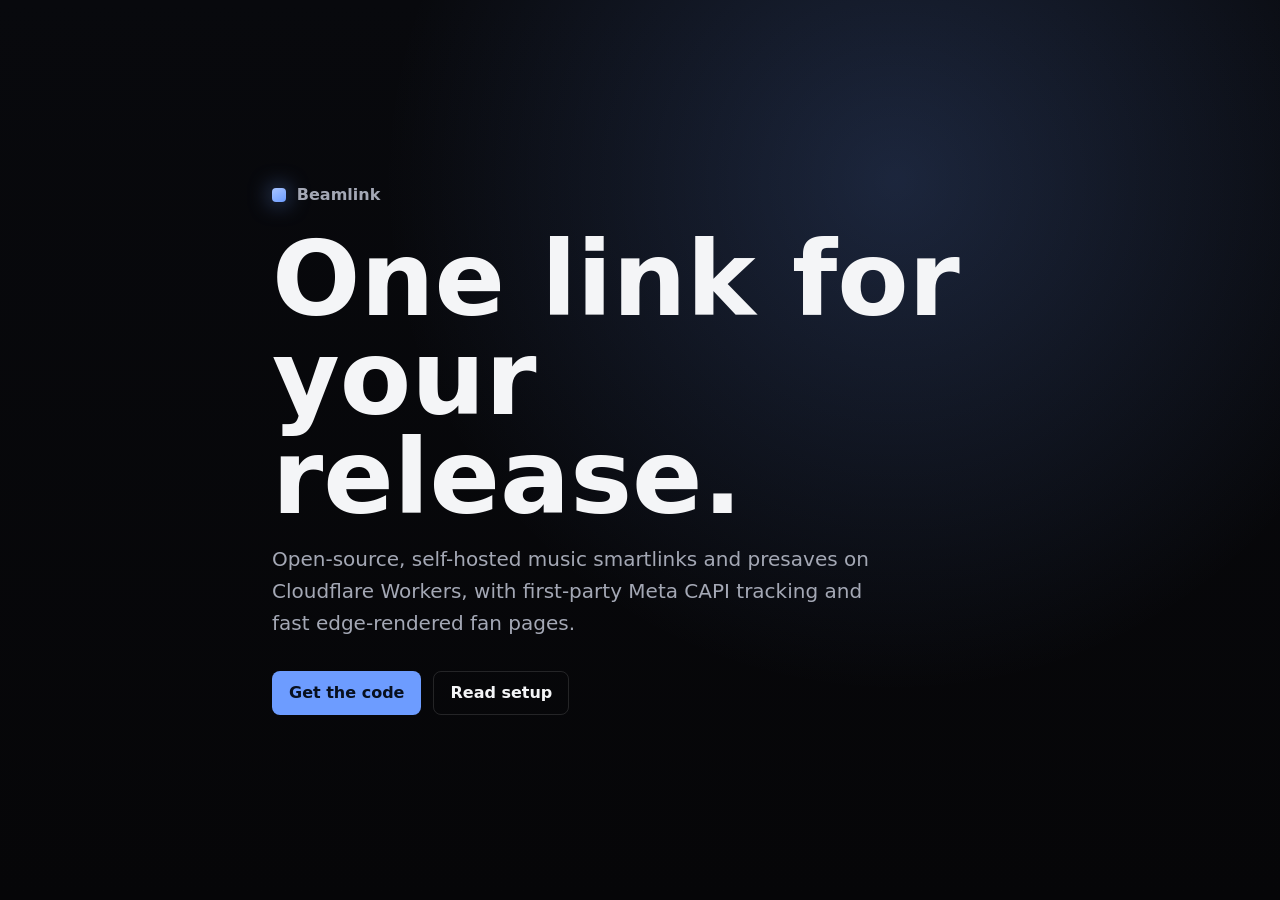
==== docs/index.html @ 8b969580 "Add GitHub Pages landing" ====
<!doctype html>
<html lang="en">
  <head>
    <meta charset="utf-8" />
    <meta name="viewport" content="width=device-width, initial-scale=1" />
    <title>Beamlink</title>
    <meta
      name="description"
      content="Open-source, self-hosted music smartlinks and presaves on Cloudflare Workers."
    />
    <style>
      :root {
        color-scheme: dark;
        --bg: #060608;
        --ink: #f4f5f7;
        --muted: #a4a8b5;
        --line: rgba(255, 255, 255, 0.12);
        --beam: #6d9cff;
      }

      * {
        box-sizing: border-box;
      }

      body {
        margin: 0;
        min-height: 100dvh;
        display: grid;
        place-items: center;
        background:
          radial-gradient(circle at 70% 20%, rgba(109, 156, 255, 0.2), transparent 32rem),
          linear-gradient(180deg, #08090d, var(--bg));
        color: var(--ink);
        font-family: Inter, ui-sans-serif, system-ui, -apple-system, BlinkMacSystemFont, "Segoe UI", sans-serif;
      }

      main {
        width: min(46rem, calc(100% - 2rem));
        padding-block: 5rem;
      }

      .mark {
        display: inline-flex;
        align-items: center;
        gap: 0.65rem;
        color: var(--muted);
        font-weight: 600;
      }

      .dot {
        width: 0.9rem;
        height: 0.9rem;
        border-radius: 0.25rem;
        background: linear-gradient(150deg, #a8c4ff, var(--beam));
        box-shadow: 0 0 22px rgba(109, 156, 255, 0.7);
      }

      h1 {
        margin: 1.5rem 0 1rem;
        max-width: 11ch;
        font-size: clamp(3rem, 10vw, 6.5rem);
        line-height: 0.95;
        letter-spacing: 0;
      }

      p {
        margin: 0;
        max-width: 38rem;
        color: var(--muted);
        font-size: clamp(1.05rem, 2vw, 1.25rem);
        line-height: 1.6;
      }

      .actions {
        display: flex;
        flex-wrap: wrap;
        gap: 0.75rem;
        margin-top: 2rem;
      }

      a {
        min-height: 2.75rem;
        display: inline-flex;
        align-items: center;
        justify-content: center;
        border: 1px solid var(--line);
        border-radius: 8px;
        padding: 0.65rem 1rem;
        color: var(--ink);
        text-decoration: none;
        font-weight: 650;
      }

      a.primary {
        border-color: transparent;
        background: var(--beam);
        color: #08101f;
      }
    </style>
  </head>
  <body>
    <main>
      <div class="mark"><span class="dot" aria-hidden="true"></span>Beamlink</div>
      <h1>One link for your release.</h1>
      <p>
        Open-source, self-hosted music smartlinks and presaves on Cloudflare Workers,
        with first-party Meta CAPI tracking and fast edge-rendered fan pages.
      </p>
      <div class="actions">
        <a class="primary" href="https://github.com/DerpcatMusic/beamlink">Get the code</a>
        <a href="https://github.com/DerpcatMusic/beamlink#setup">Read setup</a>
      </div>
    </main>
  </body>
</html>
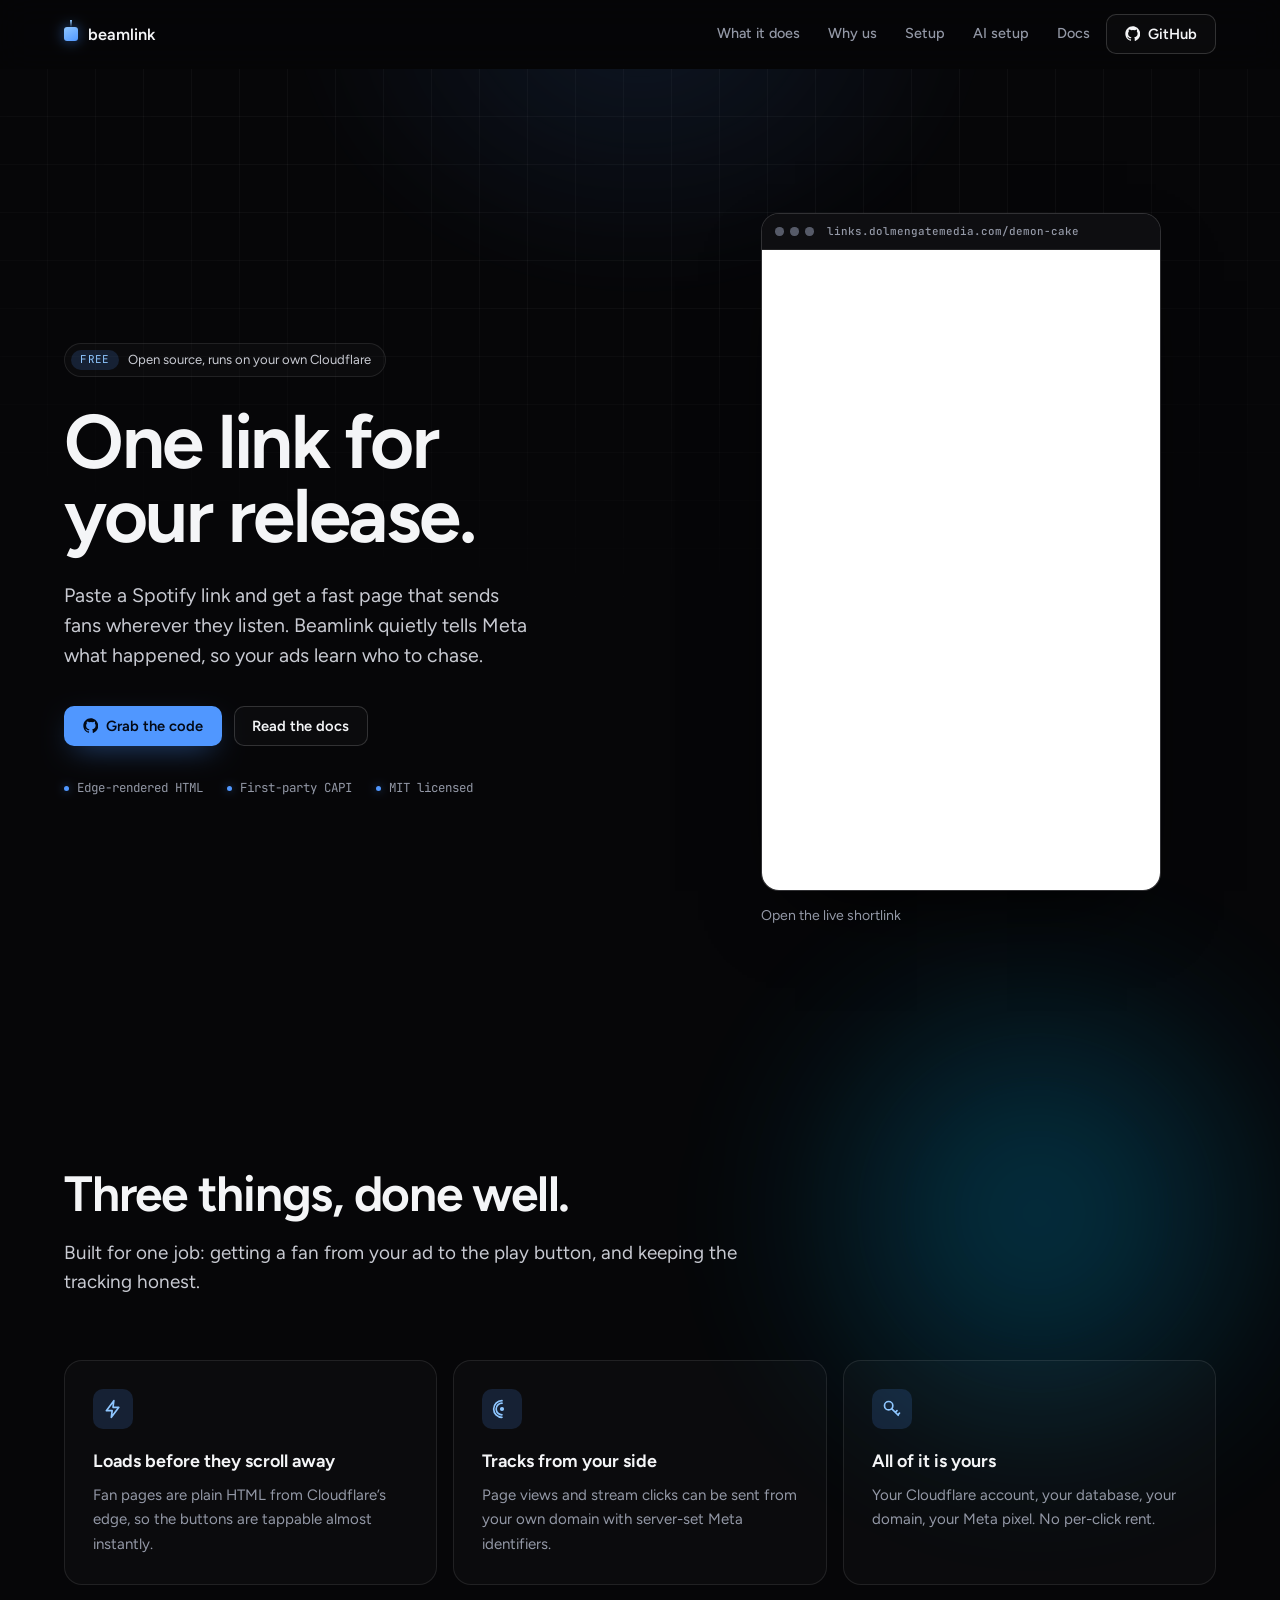
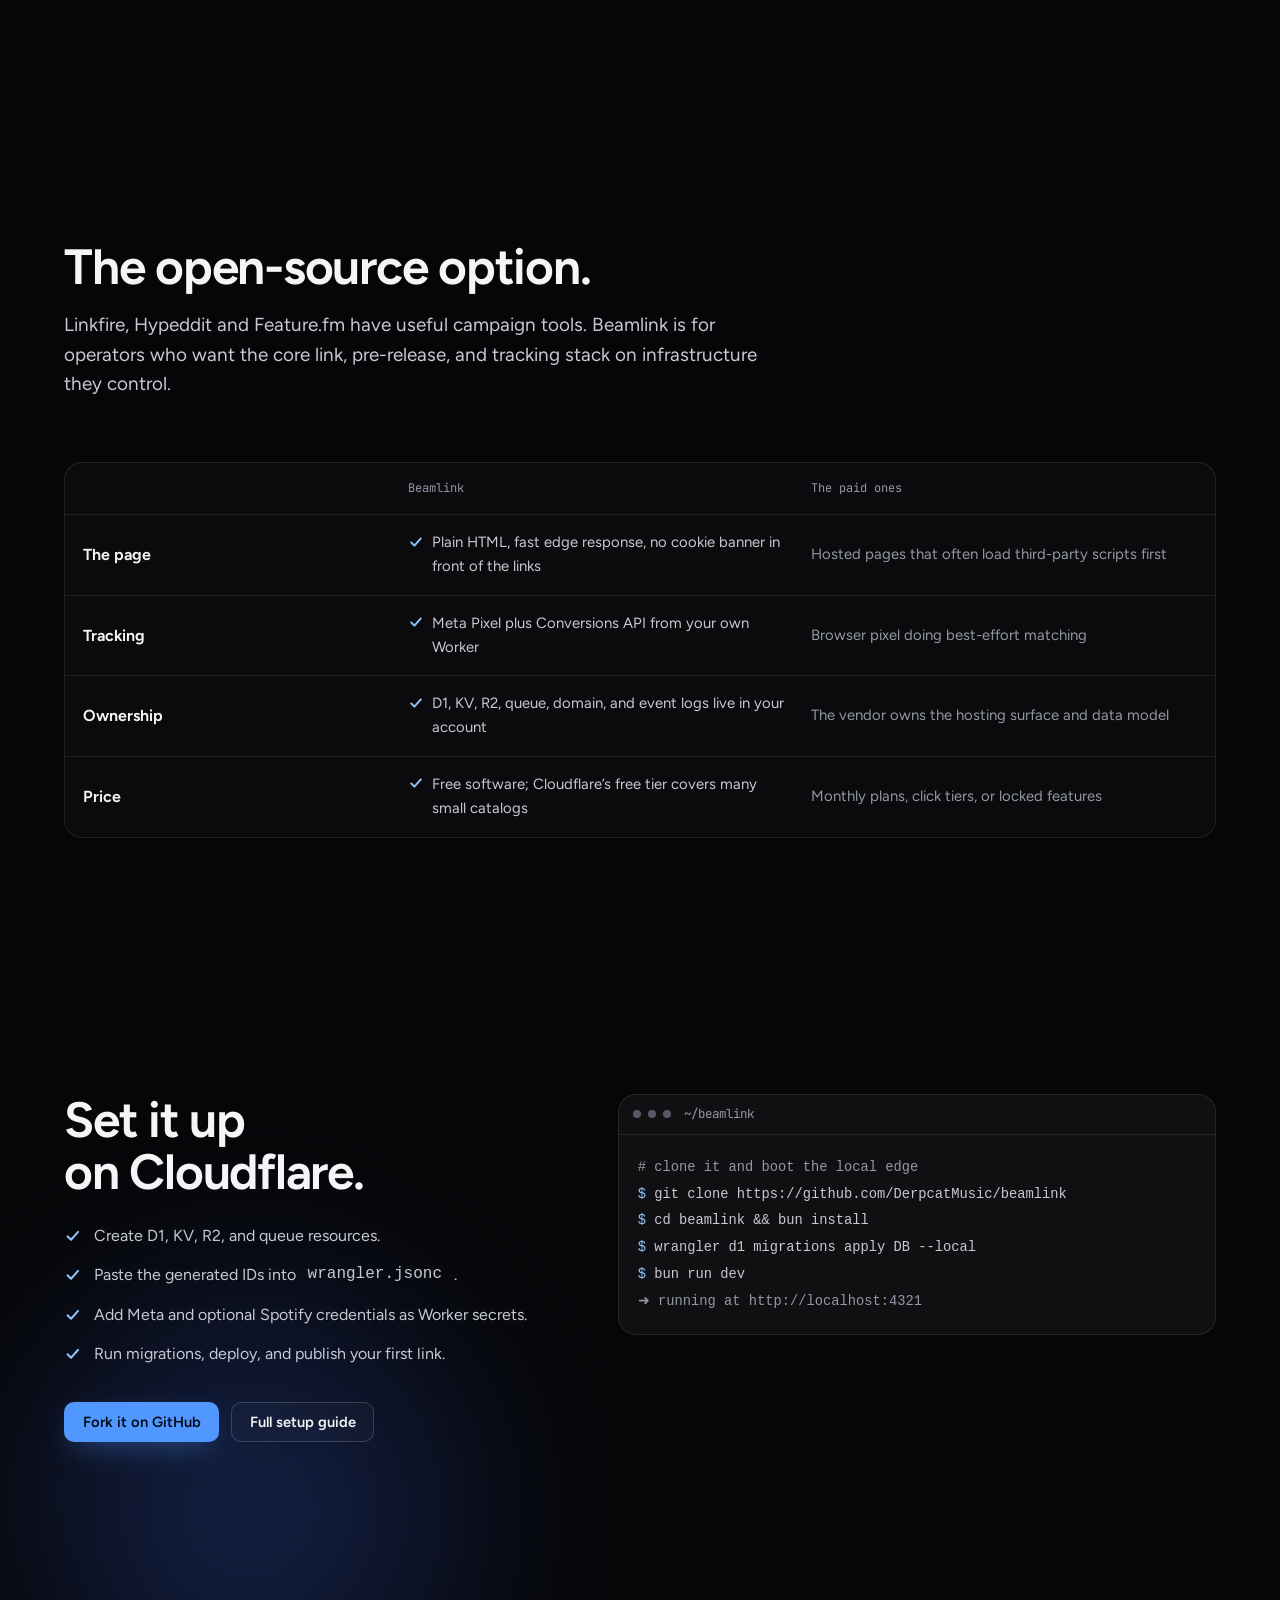
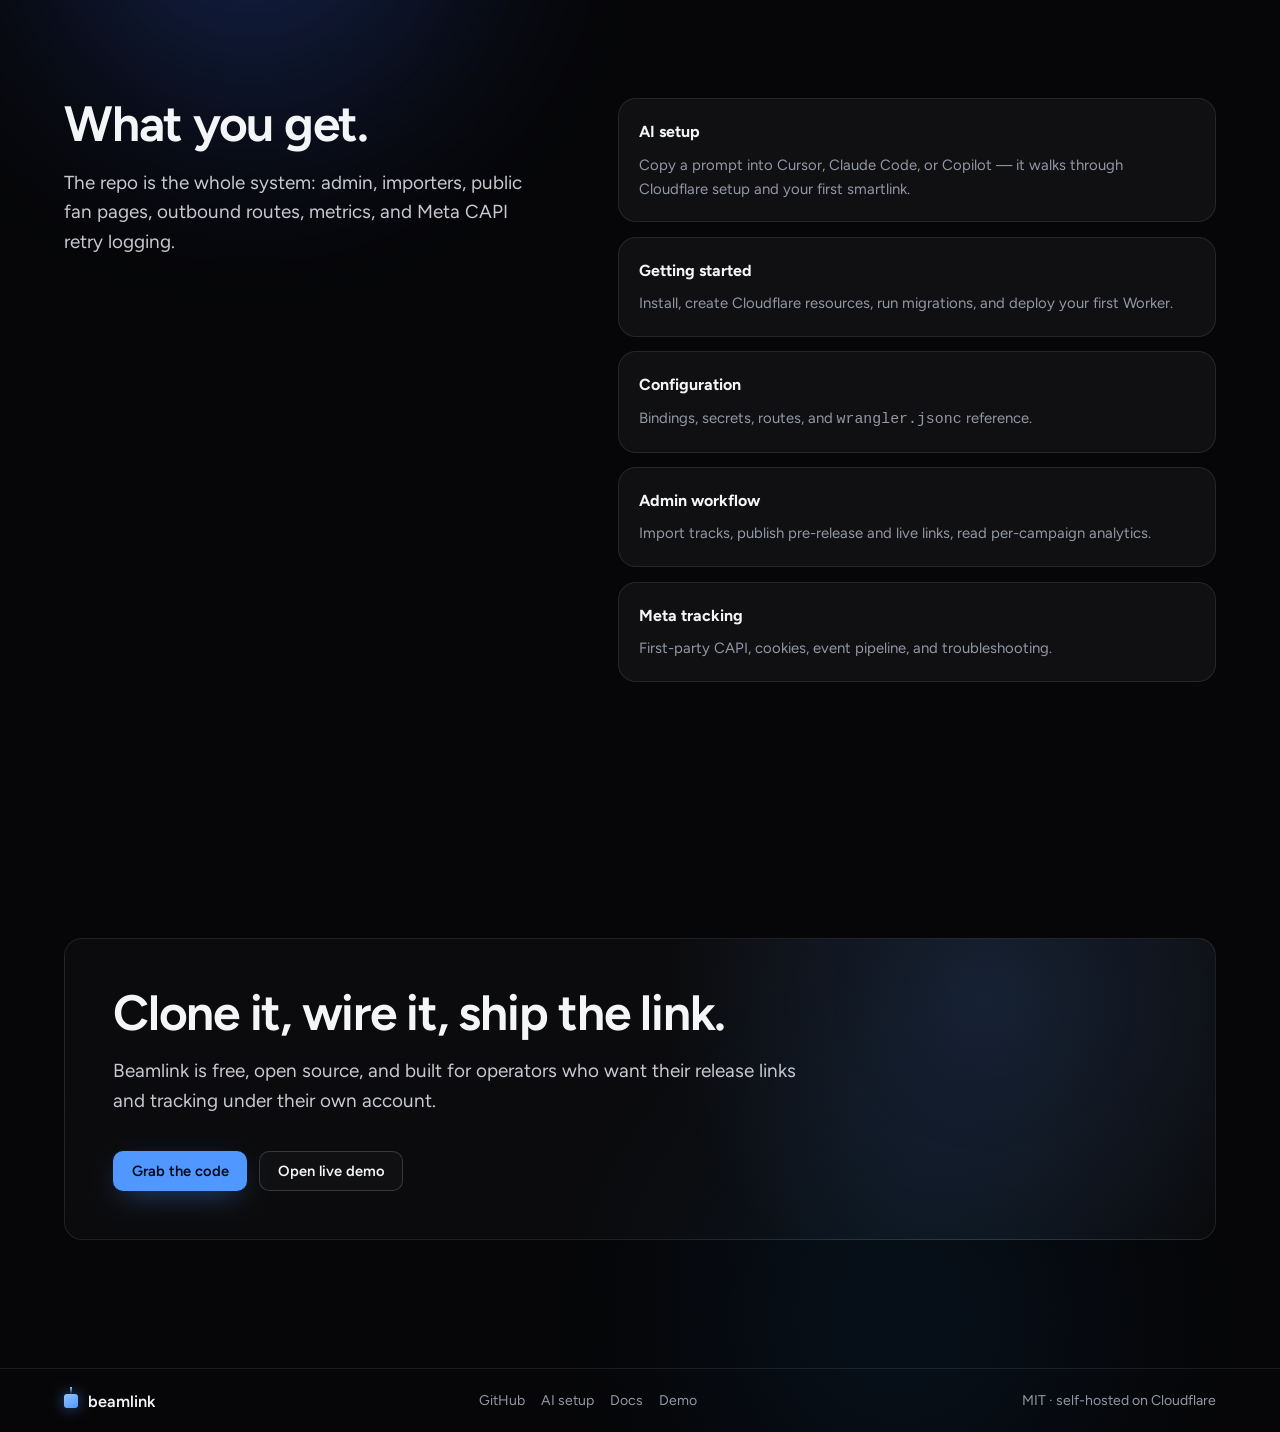
==== commit dd2ea398: "fix: describe pre-release behavior truthfully" ====
--- a/docs/index.html
+++ b/docs/index.html
@@ -3,113 +3,1096 @@
   <head>
     <meta charset="utf-8" />
     <meta name="viewport" content="width=device-width, initial-scale=1" />
-    <title>Beamlink</title>
+    <title>Beamlink — one fast link for your music release</title>
     <meta
       name="description"
-      content="Open-source, self-hosted music smartlinks and presaves on Cloudflare Workers."
+      content="Open-source, self-hosted music smartlinks and pre-release pages with first-party Meta CAPI, built for Cloudflare Workers."
+    />
+    <meta property="og:type" content="website" />
+    <meta property="og:title" content="Beamlink — one fast link for your music release" />
+    <meta
+      property="og:description"
+      content="Fast open-source music smartlinks, pre-release pages, and first-party Meta CAPI on your own Cloudflare account."
+    />
+    <meta name="twitter:card" content="summary_large_image" />
+    <meta name="twitter:title" content="Beamlink — one fast link for your music release" />
+    <meta
+      name="twitter:description"
+      content="Fast open-source music smartlinks, pre-release pages, and first-party Meta CAPI on your own Cloudflare account."
+    />
+    <link rel="preconnect" href="https://fonts.googleapis.com" />
+    <link rel="preconnect" href="https://fonts.gstatic.com" crossorigin />
+    <link
+      rel="stylesheet"
+      href="https://fonts.googleapis.com/css2?family=Figtree:wght@400;500;600;700;800&family=JetBrains+Mono:wght@400;500&display=swap"
     />
     <style>
       :root {
         color-scheme: dark;
-        --bg: #060608;
-        --ink: #f4f5f7;
-        --muted: #a4a8b5;
-        --line: rgba(255, 255, 255, 0.12);
-        --beam: #6d9cff;
+        --m-bg: #060608;
+        --m-bg-2: #0a0a0d;
+        --m-ink: #f4f5f7;
+        --m-ink-2: #c8cad2;
+        --m-muted: #9398a6;
+        --m-faint: #565a68;
+        --m-surface: rgba(255, 255, 255, 0.024);
+        --m-surface-2: rgba(255, 255, 255, 0.05);
+        --m-inset: #0c0c10;
+        --m-border: rgba(255, 255, 255, 0.09);
+        --m-border-strong: rgba(255, 255, 255, 0.16);
+        --m-beam: oklch(0.68 0.17 258);
+        --m-beam-ink: oklch(0.82 0.13 258);
+        --m-beam-soft: oklch(0.68 0.17 258 / 0.16);
+        --m-beam-glow: oklch(0.7 0.19 258 / 0.5);
+        --m-radius: 10px;
+        --m-radius-lg: 18px;
+        --m-font: "Figtree", ui-sans-serif, system-ui, sans-serif;
+        --m-mono: "JetBrains Mono", ui-monospace, SFMono-Regular, Menlo, monospace;
+        --m-max: 72rem;
+        --m-gutter: clamp(1.25rem, 5vw, 2.5rem);
+        --ease-out: cubic-bezier(0.16, 1, 0.3, 1);
       }
 
       * {
         box-sizing: border-box;
+      }
+
+      html {
+        scroll-behavior: smooth;
+        background: var(--m-bg);
       }
 
       body {
         margin: 0;
         min-height: 100dvh;
+        background: var(--m-bg);
+        color: var(--m-ink);
+        font-family: var(--m-font);
+        font-size: 1rem;
+        line-height: 1.6;
+        -webkit-font-smoothing: antialiased;
+        -moz-osx-font-smoothing: grayscale;
+        overflow-x: clip;
+      }
+
+      a {
+        color: inherit;
+        text-decoration: none;
+      }
+
+      a:focus-visible,
+      button:focus-visible {
+        outline: 2px solid var(--m-beam-ink);
+        outline-offset: 3px;
+        border-radius: 4px;
+      }
+
+      .marketing {
+        position: relative;
+        min-height: 100dvh;
+        overflow: hidden;
+      }
+
+      .m-backdrop {
+        position: absolute;
+        inset: 0;
+        z-index: 0;
+        height: 100%;
+        overflow: hidden;
+        pointer-events: none;
+      }
+
+      .m-aurora {
+        position: absolute;
+        inset: -14% 0;
+        filter: blur(70px) saturate(1.25);
+        opacity: 0.85;
+      }
+
+      .m-aurora-blob {
+        position: absolute;
+        border-radius: 50%;
+        mix-blend-mode: screen;
+      }
+
+      .m-aurora-blob--1 {
+        top: -6%;
+        left: 4%;
+        width: 42rem;
+        height: 42rem;
+        background: radial-gradient(circle at 50% 50%, oklch(0.62 0.17 258 / 0.5), transparent 66%);
+        animation: m-drift-1 26s ease-in-out infinite;
+      }
+
+      .m-aurora-blob--2 {
+        top: 26%;
+        right: -6%;
+        width: 40rem;
+        height: 40rem;
+        background: radial-gradient(circle at 50% 50%, oklch(0.6 0.13 224 / 0.42), transparent 64%);
+        animation: m-drift-2 32s ease-in-out infinite;
+      }
+
+      .m-aurora-blob--3 {
+        top: 58%;
+        left: -8%;
+        width: 44rem;
+        height: 40rem;
+        background: radial-gradient(circle at 50% 50%, oklch(0.52 0.16 266 / 0.4), transparent 68%);
+        animation: m-drift-3 38s ease-in-out infinite;
+      }
+
+      .m-aurora-blob--4 {
+        top: 82%;
+        right: 6%;
+        width: 38rem;
+        height: 38rem;
+        background: radial-gradient(circle at 50% 50%, oklch(0.58 0.15 250 / 0.36), transparent 66%);
+        animation: m-drift-1 30s ease-in-out infinite reverse;
+      }
+
+      .m-vignette {
+        position: absolute;
+        inset: 0;
+        background: radial-gradient(120% 55% at 50% 42%, transparent 58%, color-mix(in srgb, var(--m-bg) 65%, transparent));
+      }
+
+      @keyframes m-drift-1 {
+        0%, 100% { transform: translate3d(0, 0, 0) scale(1); }
+        50% { transform: translate3d(6%, 4%, 0) scale(1.12); }
+      }
+
+      @keyframes m-drift-2 {
+        0%, 100% { transform: translate3d(0, 0, 0) scale(1.05); }
+        50% { transform: translate3d(-5%, 6%, 0) scale(0.94); }
+      }
+
+      @keyframes m-drift-3 {
+        0%, 100% { transform: translate3d(0, 0, 0) scale(1); }
+        50% { transform: translate3d(4%, -5%, 0) scale(1.1); }
+      }
+
+      header,
+      main,
+      footer {
+        position: relative;
+        z-index: 1;
+      }
+
+      .m-shell {
+        width: min(var(--m-max), calc(100% - var(--m-gutter) * 2));
+        margin-inline: auto;
+      }
+
+      .m-nav {
+        position: sticky;
+        top: 0;
+        z-index: 40;
+        background: color-mix(in srgb, var(--m-bg) 72%, transparent);
+        backdrop-filter: blur(16px) saturate(1.2);
+        border-bottom: 1px solid transparent;
+        transition: border-color 0.3s ease, background 0.3s ease;
+      }
+
+      .m-nav.is-scrolled {
+        border-bottom-color: var(--m-border);
+        background: color-mix(in srgb, var(--m-bg) 86%, transparent);
+      }
+
+      .m-nav-inner {
+        display: flex;
+        align-items: center;
+        justify-content: space-between;
+        gap: 1rem;
+        min-height: 4.25rem;
+      }
+
+      .m-logo,
+      .m-footer-brand {
+        display: inline-flex;
+        align-items: center;
+        gap: 0.6rem;
+        color: var(--m-ink);
+        font-size: 1.02rem;
+        font-weight: 600;
+        letter-spacing: 0;
+      }
+
+      .m-logo-mark {
+        position: relative;
+        width: 14px;
+        height: 14px;
+        border-radius: 3px;
+        background: linear-gradient(150deg, var(--m-beam-ink), var(--m-beam));
+        box-shadow: 0 0 14px var(--m-beam-glow);
+      }
+
+      .m-logo-mark::after {
+        content: "";
+        position: absolute;
+        left: 50%;
+        top: -7px;
+        width: 2px;
+        height: 7px;
+        background: linear-gradient(var(--m-beam-ink), transparent);
+        transform: translateX(-50%);
+      }
+
+      .m-nav-links {
+        display: flex;
+        align-items: center;
+        gap: 0.35rem;
+      }
+
+      .m-nav-links a:not(.m-btn) {
+        padding: 0.45rem 0.7rem;
+        color: var(--m-muted);
+        font-size: 0.9rem;
+        font-weight: 500;
+        transition: color 0.15s ease;
+      }
+
+      .m-nav-links a:not(.m-btn):hover {
+        color: var(--m-ink);
+      }
+
+      .m-btn {
+        display: inline-flex;
+        min-height: 2.5rem;
+        align-items: center;
+        justify-content: center;
+        gap: 0.5rem;
+        border: 1px solid transparent;
+        border-radius: var(--m-radius);
+        padding: 0.5rem 1.1rem;
+        font-size: 0.92rem;
+        font-weight: 600;
+        line-height: 1;
+        white-space: nowrap;
+        transition: transform 0.15s var(--ease-out), background 0.2s ease, border-color 0.2s ease, box-shadow 0.3s ease;
+      }
+
+      .m-btn svg {
+        width: 1.05em;
+        height: 1.05em;
+      }
+
+      .m-btn-beam {
+        background: var(--m-beam);
+        color: oklch(0.14 0.03 258);
+        box-shadow: 0 0 0 1px var(--m-beam) inset, 0 10px 30px -10px var(--m-beam-glow);
+      }
+
+      .m-btn-beam:hover {
+        transform: translateY(-1px);
+        background: var(--m-beam-ink);
+      }
+
+      .m-btn-secondary {
+        border-color: var(--m-border-strong);
+        background: var(--m-surface);
+        color: var(--m-ink);
+      }
+
+      .m-btn-secondary:hover {
+        background: var(--m-surface-2);
+        transform: translateY(-1px);
+      }
+
+      .m-hero {
+        position: relative;
+        padding-block: clamp(4.5rem, 12vw, 9rem) clamp(4rem, 9vw, 7rem);
+        isolation: isolate;
+        overflow: hidden;
+      }
+
+      .m-hero::before {
+        content: "";
+        position: absolute;
+        inset: -1px;
+        z-index: -2;
+        background-image:
+          linear-gradient(rgba(255, 255, 255, 0.035) 1px, transparent 1px),
+          linear-gradient(90deg, rgba(255, 255, 255, 0.035) 1px, transparent 1px);
+        background-size: 48px 48px;
+        mask-image: radial-gradient(120% 80% at 50% 0%, #000 30%, transparent 72%);
+        -webkit-mask-image: radial-gradient(120% 80% at 50% 0%, #000 30%, transparent 72%);
+      }
+
+      .m-hero::after {
+        content: "";
+        position: absolute;
+        top: -18%;
+        left: 50%;
+        z-index: -1;
+        width: min(52rem, 90vw);
+        height: 60rem;
+        transform: translateX(-50%);
+        background:
+          radial-gradient(60% 42% at 50% 12%, var(--m-beam-soft), transparent 70%),
+          conic-gradient(from 180deg at 50% 0%, transparent 46%, var(--m-beam-glow) 50%, transparent 54%);
+        filter: blur(28px);
+        opacity: 0.72;
+        pointer-events: none;
+        animation: m-beam-breathe 7s ease-in-out infinite;
+      }
+
+      @keyframes m-beam-breathe {
+        0%, 100% { opacity: 0.55; }
+        50% { opacity: 0.85; }
+      }
+
+      .m-hero-grid {
+        position: relative;
         display: grid;
-        place-items: center;
-        background:
-          radial-gradient(circle at 70% 20%, rgba(109, 156, 255, 0.2), transparent 32rem),
-          linear-gradient(180deg, #08090d, var(--bg));
-        color: var(--ink);
-        font-family: Inter, ui-sans-serif, system-ui, -apple-system, BlinkMacSystemFont, "Segoe UI", sans-serif;
-      }
-
-      main {
-        width: min(46rem, calc(100% - 2rem));
-        padding-block: 5rem;
-      }
-
-      .mark {
+        gap: clamp(3rem, 7vw, 5rem);
+        align-items: center;
+      }
+
+      @media (min-width: 940px) {
+        .m-hero-grid {
+          grid-template-columns: 1.05fr 0.95fr;
+        }
+      }
+
+      .m-hero-copy {
+        max-width: 34rem;
+      }
+
+      .m-announce {
         display: inline-flex;
         align-items: center;
-        gap: 0.65rem;
-        color: var(--muted);
-        font-weight: 600;
-      }
-
-      .dot {
-        width: 0.9rem;
-        height: 0.9rem;
-        border-radius: 0.25rem;
-        background: linear-gradient(150deg, #a8c4ff, var(--beam));
-        box-shadow: 0 0 22px rgba(109, 156, 255, 0.7);
-      }
-
-      h1 {
-        margin: 1.5rem 0 1rem;
+        gap: 0.6rem;
+        margin-bottom: 1.75rem;
+        padding: 0.35rem 0.85rem 0.35rem 0.4rem;
+        border: 1px solid var(--m-border);
+        border-radius: 99px;
+        background: var(--m-surface);
+        color: var(--m-ink-2);
+        font-size: 0.82rem;
+      }
+
+      .m-announce-tag {
+        padding: 0.1rem 0.55rem;
+        border-radius: 99px;
+        background: var(--m-beam-soft);
+        color: var(--m-beam-ink);
+        font-family: var(--m-mono);
+        font-size: 0.68rem;
+        letter-spacing: 0.04em;
+        text-transform: uppercase;
+      }
+
+      .m-display {
+        margin: 0;
         max-width: 11ch;
-        font-size: clamp(3rem, 10vw, 6.5rem);
-        line-height: 0.95;
-        letter-spacing: 0;
-      }
-
-      p {
-        margin: 0;
-        max-width: 38rem;
-        color: var(--muted);
-        font-size: clamp(1.05rem, 2vw, 1.25rem);
-        line-height: 1.6;
-      }
-
-      .actions {
+        font-size: clamp(2.75rem, 6.2vw, 4.75rem);
+        font-weight: 650;
+        letter-spacing: -0.03em;
+        line-height: 0.98;
+        text-wrap: balance;
+      }
+
+      .m-lede {
+        margin: 1.6rem 0 0;
+        max-width: 36ch;
+        color: var(--m-ink-2);
+        font-size: clamp(1.05rem, 1.8vw, 1.22rem);
+        line-height: 1.55;
+        text-wrap: pretty;
+      }
+
+      .m-hero-actions,
+      .m-cta-actions {
         display: flex;
         flex-wrap: wrap;
         gap: 0.75rem;
+        margin-top: 2.25rem;
+      }
+
+      .m-hero-meta {
+        display: flex;
+        flex-wrap: wrap;
+        gap: 0.5rem 1.5rem;
         margin-top: 2rem;
-      }
-
-      a {
-        min-height: 2.75rem;
+        color: var(--m-muted);
+        font-family: var(--m-mono);
+        font-size: 0.78rem;
+      }
+
+      .m-hero-meta span {
         display: inline-flex;
         align-items: center;
-        justify-content: center;
-        border: 1px solid var(--line);
-        border-radius: 8px;
-        padding: 0.65rem 1rem;
-        color: var(--ink);
-        text-decoration: none;
+        gap: 0.5rem;
+      }
+
+      .m-hero-meta span::before {
+        content: "";
+        width: 5px;
+        height: 5px;
+        border-radius: 50%;
+        background: var(--m-beam);
+        box-shadow: 0 0 8px var(--m-beam-glow);
+      }
+
+      .m-release-stage {
+        position: relative;
+        justify-self: center;
+        width: 100%;
+        max-width: 25rem;
+      }
+
+      .m-release-stage::before {
+        content: "";
+        position: absolute;
+        inset: 12% 4% -5%;
+        z-index: -1;
+        background: radial-gradient(60% 55% at 50% 42%, oklch(0.6 0.16 258 / 0.34), transparent 72%);
+        filter: blur(42px);
+        opacity: 0.8;
+      }
+
+      .m-live-shell {
+        overflow: hidden;
+        border: 1px solid var(--m-border-strong);
+        border-radius: 18px;
+        background: #0a0a0d;
+        box-shadow: 0 34px 80px -34px rgba(0, 0, 0, 0.95);
+      }
+
+      .m-live-browser {
+        display: flex;
+        align-items: center;
+        gap: 0.42rem;
+        min-height: 2.25rem;
+        padding-inline: 0.8rem;
+        border-bottom: 1px solid var(--m-border);
+        background: color-mix(in srgb, var(--m-bg-2) 90%, white 2%);
+      }
+
+      .m-live-browser span {
+        width: 0.52rem;
+        height: 0.52rem;
+        border-radius: 50%;
+        background: var(--m-faint);
+      }
+
+      .m-live-browser b {
+        min-width: 0;
+        margin-left: 0.45rem;
+        overflow: hidden;
+        color: var(--m-muted);
+        font-family: var(--m-mono);
+        font-size: 0.68rem;
+        font-weight: 500;
+        text-overflow: ellipsis;
+        white-space: nowrap;
+      }
+
+      .m-live-frame {
+        display: block;
+        width: 100%;
+        height: 40rem;
+        min-height: 0;
+        border: 0;
+        background: #050507;
+      }
+
+      .m-live-open {
+        display: inline-flex;
+        margin-top: 0.9rem;
+        color: var(--m-muted);
+        font-size: 0.88rem;
+        transition: color 0.15s ease;
+      }
+
+      .m-live-open:hover {
+        color: var(--m-ink);
+      }
+
+      .m-section {
+        position: relative;
+        padding-block: clamp(5rem, 11vw, 8rem);
+      }
+
+      .m-section-head {
+        max-width: 44rem;
+        margin-bottom: clamp(2.5rem, 5vw, 4rem);
+      }
+
+      .m-section-head.is-center {
+        margin-inline: auto;
+        text-align: center;
+      }
+
+      .m-h2,
+      .m-cta h2 {
+        margin: 0;
+        font-size: clamp(2rem, 4.2vw, 3.1rem);
         font-weight: 650;
-      }
-
-      a.primary {
-        border-color: transparent;
-        background: var(--beam);
-        color: #08101f;
+        letter-spacing: -0.025em;
+        line-height: 1.05;
+        text-wrap: balance;
+      }
+
+      .m-sub,
+      .m-cta p {
+        margin: 1.1rem 0 0;
+        max-width: 44rem;
+        color: var(--m-ink-2);
+        font-size: clamp(1.02rem, 1.7vw, 1.18rem);
+        line-height: 1.55;
+        text-wrap: pretty;
+      }
+
+      .m-steps {
+        display: grid;
+        gap: 1rem;
+      }
+
+      @media (min-width: 820px) {
+        .m-steps {
+          grid-template-columns: repeat(3, 1fr);
+        }
+      }
+
+      .m-step {
+        position: relative;
+        padding: 1.75rem;
+        border: 1px solid var(--m-border);
+        border-radius: var(--m-radius-lg);
+        background: var(--m-surface);
+        overflow: hidden;
+      }
+
+      .m-step-line {
+        width: 2.5rem;
+        height: 2.5rem;
+        display: grid;
+        place-items: center;
+        margin-bottom: 1.1rem;
+        border-radius: 10px;
+        background: var(--m-beam-soft);
+        color: var(--m-beam-ink);
+      }
+
+      .m-step-line svg {
+        width: 1.25rem;
+        height: 1.25rem;
+      }
+
+      .m-step h3 {
+        margin: 0 0 0.5rem;
+        font-size: 1.12rem;
+        font-weight: 650;
+        letter-spacing: 0;
+      }
+
+      .m-step p {
+        margin: 0;
+        color: var(--m-muted);
+        font-size: 0.94rem;
+      }
+
+      .m-compare {
+        border: 1px solid var(--m-border);
+        border-radius: var(--m-radius-lg);
+        background: var(--m-surface);
+        overflow: hidden;
+      }
+
+      .m-compare-head,
+      .m-compare-row {
+        display: grid;
+        grid-template-columns: minmax(9rem, 0.8fr) repeat(2, minmax(0, 1fr));
+        gap: 1rem;
+        align-items: center;
+        padding: 1rem 1.1rem;
+      }
+
+      .m-compare-head {
+        color: var(--m-muted);
+        font-family: var(--m-mono);
+        font-size: 0.75rem;
+        border-bottom: 1px solid var(--m-border);
+      }
+
+      .m-compare-row + .m-compare-row {
+        border-top: 1px solid var(--m-border);
+      }
+
+      .m-compare-row > span {
+        color: var(--m-ink);
+        font-weight: 650;
+      }
+
+      .m-compare-row p {
+        margin: 0;
+        color: var(--m-muted);
+        font-size: 0.93rem;
+      }
+
+      .m-us {
+        display: flex;
+        align-items: flex-start;
+        gap: 0.5rem;
+        color: var(--m-ink-2) !important;
+      }
+
+      .m-check {
+        flex: 0 0 auto;
+        margin-top: 0.15rem;
+        color: var(--m-beam-ink);
+      }
+
+      .m-selfhost,
+      .m-docs-grid {
+        display: grid;
+        gap: clamp(2rem, 6vw, 4rem);
+        align-items: start;
+      }
+
+      @media (min-width: 900px) {
+        .m-selfhost,
+        .m-docs-grid {
+          grid-template-columns: 0.9fr 1.1fr;
+        }
+      }
+
+      .m-selfhost-list,
+      .m-doc-list {
+        display: grid;
+        gap: 0.85rem;
+        margin: 1.6rem 0 0;
+        padding: 0;
+        list-style: none;
+      }
+
+      .m-selfhost-list li,
+      .m-doc-list li {
+        display: flex;
+        align-items: flex-start;
+        gap: 0.75rem;
+        color: var(--m-ink-2);
+      }
+
+      .m-selfhost-list svg,
+      .m-doc-list svg {
+        width: 1.1rem;
+        height: 1.1rem;
+        flex: 0 0 auto;
+        margin-top: 0.25rem;
+        color: var(--m-beam-ink);
+      }
+
+      .m-terminal,
+      .m-doc-panel {
+        border: 1px solid var(--m-border);
+        border-radius: var(--m-radius-lg);
+        background: color-mix(in srgb, var(--m-inset) 92%, white 2%);
+        overflow: hidden;
+      }
+
+      .m-terminal-bar {
+        display: flex;
+        align-items: center;
+        gap: 0.45rem;
+        min-height: 2.5rem;
+        padding-inline: 0.9rem;
+        border-bottom: 1px solid var(--m-border);
+        color: var(--m-muted);
+        font-family: var(--m-mono);
+        font-size: 0.78rem;
+      }
+
+      .m-terminal-bar i {
+        width: 0.5rem;
+        height: 0.5rem;
+        border-radius: 50%;
+        background: var(--m-faint);
+      }
+
+      .m-terminal-bar span {
+        margin-left: 0.35rem;
+      }
+
+      .m-code {
+        margin: 0;
+        overflow-x: auto;
+        padding: 1.2rem;
+        color: var(--m-ink-2);
+        font-family: var(--m-mono);
+        font-size: 0.86rem;
+        line-height: 1.8;
+      }
+
+      .m-comment {
+        color: var(--m-muted);
+      }
+
+      .m-prompt {
+        color: var(--m-beam-ink);
+      }
+
+      .m-doc-panel {
+        padding: 1.25rem;
+      }
+
+      .m-doc-panel h3 {
+        margin: 0 0 0.55rem;
+        font-size: 1rem;
+      }
+
+      .m-doc-panel p {
+        margin: 0;
+        color: var(--m-muted);
+        font-size: 0.93rem;
+      }
+
+      .m-doc-panel + .m-doc-panel {
+        margin-top: 0.9rem;
+      }
+
+      .m-cta {
+        display: grid;
+        justify-items: start;
+        border: 1px solid var(--m-border);
+        border-radius: var(--m-radius-lg);
+        padding: clamp(1.5rem, 5vw, 3rem);
+        background:
+          radial-gradient(circle at 80% 20%, var(--m-beam-soft), transparent 20rem),
+          var(--m-surface);
+      }
+
+      .m-footer {
+        border-top: 1px solid var(--m-border);
+        padding-block: 1.2rem;
+      }
+
+      .m-footer-inner {
+        display: flex;
+        align-items: center;
+        justify-content: space-between;
+        gap: 1rem;
+      }
+
+      .m-footer-inner nav {
+        display: flex;
+        align-items: center;
+        gap: 1rem;
+      }
+
+      .m-footer-inner nav a,
+      .m-footer-note {
+        color: var(--m-muted);
+        font-size: 0.88rem;
+      }
+
+      @media (max-width: 720px) {
+        .m-nav-links a:not(.m-btn) {
+          display: none;
+        }
+
+        .m-compare-head {
+          display: none;
+        }
+
+        .m-compare-row {
+          grid-template-columns: 1fr;
+          gap: 0.45rem;
+        }
+
+        .m-footer-inner {
+          align-items: flex-start;
+          flex-direction: column;
+        }
+      }
+
+      @media (prefers-reduced-motion: reduce) {
+        *,
+        *::before,
+        *::after {
+          animation-duration: 0.01ms !important;
+          animation-iteration-count: 1 !important;
+          scroll-behavior: auto !important;
+          transition-duration: 0.01ms !important;
+        }
       }
     </style>
   </head>
   <body>
-    <main>
-      <div class="mark"><span class="dot" aria-hidden="true"></span>Beamlink</div>
-      <h1>One link for your release.</h1>
-      <p>
-        Open-source, self-hosted music smartlinks and presaves on Cloudflare Workers,
-        with first-party Meta CAPI tracking and fast edge-rendered fan pages.
-      </p>
-      <div class="actions">
-        <a class="primary" href="https://github.com/DerpcatMusic/beamlink">Get the code</a>
-        <a href="https://github.com/DerpcatMusic/beamlink#setup">Read setup</a>
+    <div class="marketing">
+      <div class="m-backdrop" aria-hidden="true">
+        <div class="m-aurora">
+          <span class="m-aurora-blob m-aurora-blob--1"></span>
+          <span class="m-aurora-blob m-aurora-blob--2"></span>
+          <span class="m-aurora-blob m-aurora-blob--3"></span>
+          <span class="m-aurora-blob m-aurora-blob--4"></span>
+        </div>
+        <div class="m-vignette"></div>
       </div>
-    </main>
+
+      <header class="m-nav">
+        <div class="m-shell m-nav-inner">
+          <a class="m-logo" href="index.html" aria-label="Beamlink home">
+            <span class="m-logo-mark" aria-hidden="true"></span>
+            beamlink
+          </a>
+          <nav class="m-nav-links" aria-label="Primary">
+            <a href="#does">What it does</a>
+            <a href="#why">Why us</a>
+            <a href="#setup">Setup</a>
+            <a href="ai.html">AI setup</a>
+            <a href="getting-started.html">Docs</a>
+            <a class="m-btn m-btn-secondary" href="https://github.com/DerpcatMusic/beamlink">
+              <svg viewBox="0 0 24 24" fill="currentColor" aria-hidden="true"><path d="M12 .5C5.7.5.5 5.7.5 12c0 5.1 3.3 9.4 7.9 10.9.6.1.8-.2.8-.5v-1.8c-3.2.7-3.9-1.5-3.9-1.5-.5-1.3-1.3-1.7-1.3-1.7-1.1-.7.1-.7.1-.7 1.2.1 1.8 1.2 1.8 1.2 1 1.8 2.7 1.3 3.4 1 .1-.8.4-1.3.8-1.6-2.6-.3-5.3-1.3-5.3-5.7 0-1.3.5-2.3 1.2-3.1-.1-.3-.5-1.5.1-3.1 0 0 1-.3 3.3 1.2a11.4 11.4 0 0 1 6 0C17.3 5 18.3 5.3 18.3 5.3c.6 1.6.2 2.8.1 3.1.8.8 1.2 1.8 1.2 3.1 0 4.4-2.7 5.4-5.3 5.7.4.4.8 1.1.8 2.2v3.3c0 .3.2.6.8.5 4.6-1.5 7.9-5.8 7.9-10.9C23.5 5.7 18.3.5 12 .5Z"/></svg>
+              GitHub
+            </a>
+          </nav>
+        </div>
+      </header>
+
+      <main>
+        <section class="m-hero">
+          <div class="m-shell m-hero-grid">
+            <div class="m-hero-copy">
+              <span class="m-announce">
+                <span class="m-announce-tag">free</span>
+                Open source, runs on your own Cloudflare
+              </span>
+              <h1 class="m-display">One link for your release.</h1>
+              <p class="m-lede">
+                Paste a Spotify link and get a fast page that sends fans wherever they listen.
+                Beamlink quietly tells Meta what happened, so your ads learn who to chase.
+              </p>
+              <div class="m-hero-actions">
+                <a class="m-btn m-btn-beam" href="https://github.com/DerpcatMusic/beamlink">
+                  <svg viewBox="0 0 24 24" fill="currentColor" aria-hidden="true"><path d="M12 .5C5.7.5.5 5.7.5 12c0 5.1 3.3 9.4 7.9 10.9.6.1.8-.2.8-.5v-1.8c-3.2.7-3.9-1.5-3.9-1.5-.5-1.3-1.3-1.7-1.3-1.7-1.1-.7.1-.7.1-.7 1.2.1 1.8 1.2 1.8 1.2 1 1.8 2.7 1.3 3.4 1 .1-.8.4-1.3.8-1.6-2.6-.3-5.3-1.3-5.3-5.7 0-1.3.5-2.3 1.2-3.1-.1-.3-.5-1.5.1-3.1 0 0 1-.3 3.3 1.2a11.4 11.4 0 0 1 6 0C17.3 5 18.3 5.3 18.3 5.3c.6 1.6.2 2.8.1 3.1.8.8 1.2 1.8 1.2 3.1 0 4.4-2.7 5.4-5.3 5.7.4.4.8 1.1.8 2.2v3.3c0 .3.2.6.8.5 4.6-1.5 7.9-5.8 7.9-10.9C23.5 5.7 18.3.5 12 .5Z"/></svg>
+                  Grab the code
+                </a>
+                <a class="m-btn m-btn-secondary" href="getting-started.html">Read the docs</a>
+              </div>
+              <div class="m-hero-meta">
+                <span>Edge-rendered HTML</span>
+                <span>First-party CAPI</span>
+                <span>MIT licensed</span>
+              </div>
+            </div>
+
+            <div class="m-release-stage">
+              <div class="m-live-shell">
+                <div class="m-live-browser" aria-hidden="true">
+                  <span></span><span></span><span></span>
+                  <b>links.dolmengatemedia.com/demon-cake</b>
+                </div>
+                <iframe
+                  class="m-live-frame"
+                  data-live-frame
+                  src="https://links.dolmengatemedia.com/demon-cake?embed=1"
+                  title="Embedded Beamlink smartlink demo"
+                  loading="eager"
+                ></iframe>
+              </div>
+              <a class="m-live-open" href="https://links.dolmengatemedia.com/demon-cake">Open the live shortlink</a>
+            </div>
+          </div>
+        </section>
+
+        <section class="m-section" id="does">
+          <div class="m-shell">
+            <div class="m-section-head">
+              <h2 class="m-h2">Three things, done well.</h2>
+              <p class="m-sub">Built for one job: getting a fan from your ad to the play button, and keeping the tracking honest.</p>
+            </div>
+            <div class="m-steps">
+              <article class="m-step">
+                <span class="m-step-line" aria-hidden="true">
+                  <svg viewBox="0 0 24 24" fill="none" stroke="currentColor" stroke-width="2" stroke-linecap="round" stroke-linejoin="round"><path d="M13 2 4 14h7l-1 8 9-12h-7l1-8Z"/></svg>
+                </span>
+                <h3>Loads before they scroll away</h3>
+                <p>Fan pages are plain HTML from Cloudflare’s edge, so the buttons are tappable almost instantly.</p>
+              </article>
+              <article class="m-step">
+                <span class="m-step-line" aria-hidden="true">
+                  <svg viewBox="0 0 24 24" fill="none" stroke="currentColor" stroke-width="2" stroke-linecap="round" stroke-linejoin="round"><path d="M5 12a7 7 0 0 1 7-7M5 12a7 7 0 0 0 7 7"/><path d="M2 12a10 10 0 0 1 10-10M2 12a10 10 0 0 0 10 10"/><circle cx="12" cy="12" r="1.5" fill="currentColor"/></svg>
+                </span>
+                <h3>Tracks from your side</h3>
+                <p>Page views and stream clicks can be sent from your own domain with server-set Meta identifiers.</p>
+              </article>
+              <article class="m-step">
+                <span class="m-step-line" aria-hidden="true">
+                  <svg viewBox="0 0 24 24" fill="none" stroke="currentColor" stroke-width="2" stroke-linecap="round" stroke-linejoin="round"><circle cx="8" cy="8" r="5"/><path d="m11.5 11.5 8 8M16 16l2-2M19 19l2-2"/></svg>
+                </span>
+                <h3>All of it is yours</h3>
+                <p>Your Cloudflare account, your database, your domain, your Meta pixel. No per-click rent.</p>
+              </article>
+            </div>
+          </div>
+        </section>
+
+        <section class="m-section" id="why">
+          <div class="m-shell">
+            <div class="m-section-head">
+              <h2 class="m-h2">The open-source option.</h2>
+              <p class="m-sub">
+                Linkfire, Hypeddit and Feature.fm have useful campaign tools. Beamlink is for operators who want the core link, pre-release, and tracking stack on infrastructure they control.
+              </p>
+            </div>
+            <div class="m-compare">
+              <div class="m-compare-head" aria-hidden="true">
+                <span></span>
+                <span>Beamlink</span>
+                <span>The paid ones</span>
+              </div>
+              <div class="m-compare-row">
+                <span>The page</span>
+                <p class="m-us"><svg class="m-check" width="16" height="16" viewBox="0 0 20 20" fill="none" stroke="currentColor" stroke-width="2.4" stroke-linecap="round" stroke-linejoin="round" aria-hidden="true"><path d="M4 10.5l4 4 8-9"/></svg>Plain HTML, fast edge response, no cookie banner in front of the links</p>
+                <p>Hosted pages that often load third-party scripts first</p>
+              </div>
+              <div class="m-compare-row">
+                <span>Tracking</span>
+                <p class="m-us"><svg class="m-check" width="16" height="16" viewBox="0 0 20 20" fill="none" stroke="currentColor" stroke-width="2.4" stroke-linecap="round" stroke-linejoin="round" aria-hidden="true"><path d="M4 10.5l4 4 8-9"/></svg>Meta Pixel plus Conversions API from your own Worker</p>
+                <p>Browser pixel doing best-effort matching</p>
+              </div>
+              <div class="m-compare-row">
+                <span>Ownership</span>
+                <p class="m-us"><svg class="m-check" width="16" height="16" viewBox="0 0 20 20" fill="none" stroke="currentColor" stroke-width="2.4" stroke-linecap="round" stroke-linejoin="round" aria-hidden="true"><path d="M4 10.5l4 4 8-9"/></svg>D1, KV, R2, queue, domain, and event logs live in your account</p>
+                <p>The vendor owns the hosting surface and data model</p>
+              </div>
+              <div class="m-compare-row">
+                <span>Price</span>
+                <p class="m-us"><svg class="m-check" width="16" height="16" viewBox="0 0 20 20" fill="none" stroke="currentColor" stroke-width="2.4" stroke-linecap="round" stroke-linejoin="round" aria-hidden="true"><path d="M4 10.5l4 4 8-9"/></svg>Free software; Cloudflare’s free tier covers many small catalogs</p>
+                <p>Monthly plans, click tiers, or locked features</p>
+              </div>
+            </div>
+          </div>
+        </section>
+
+        <section class="m-section" id="setup">
+          <div class="m-shell m-selfhost">
+            <div>
+              <h2 class="m-h2">Set it up on Cloudflare.</h2>
+              <ul class="m-selfhost-list">
+                <li><svg viewBox="0 0 20 20" fill="none" stroke="currentColor" stroke-width="2.2" stroke-linecap="round" stroke-linejoin="round"><path d="M4 10.5l4 4 8-9"/></svg>Create D1, KV, R2, and queue resources.</li>
+                <li><svg viewBox="0 0 20 20" fill="none" stroke="currentColor" stroke-width="2.2" stroke-linecap="round" stroke-linejoin="round"><path d="M4 10.5l4 4 8-9"/></svg>Paste the generated IDs into <code>wrangler.jsonc</code>.</li>
+                <li><svg viewBox="0 0 20 20" fill="none" stroke="currentColor" stroke-width="2.2" stroke-linecap="round" stroke-linejoin="round"><path d="M4 10.5l4 4 8-9"/></svg>Add Meta and optional Spotify credentials as Worker secrets.</li>
+                <li><svg viewBox="0 0 20 20" fill="none" stroke="currentColor" stroke-width="2.2" stroke-linecap="round" stroke-linejoin="round"><path d="M4 10.5l4 4 8-9"/></svg>Run migrations, deploy, and publish your first link.</li>
+              </ul>
+              <div class="m-hero-actions">
+                <a class="m-btn m-btn-beam" href="https://github.com/DerpcatMusic/beamlink">Fork it on GitHub</a>
+                <a class="m-btn m-btn-secondary" href="getting-started.html">Full setup guide</a>
+              </div>
+            </div>
+            <div class="m-terminal">
+              <div class="m-terminal-bar" aria-hidden="true">
+                <i></i><i></i><i></i>
+                <span>~/beamlink</span>
+              </div>
+              <pre class="m-code"><code><span class="m-comment"># clone it and boot the local edge</span>
+<span class="m-prompt">$</span> git clone https://github.com/DerpcatMusic/beamlink
+<span class="m-prompt">$</span> cd beamlink && bun install
+<span class="m-prompt">$</span> wrangler d1 migrations apply DB --local
+<span class="m-prompt">$</span> bun run dev
+<span class="m-comment">➜ running at http://localhost:4321</span></code></pre>
+            </div>
+          </div>
+        </section>
+
+        <section class="m-section" id="docs">
+          <div class="m-shell m-docs-grid">
+            <div>
+              <h2 class="m-h2">What you get.</h2>
+              <p class="m-sub">
+                The repo is the whole system: admin, importers, public fan pages, outbound routes, metrics, and Meta CAPI retry logging.
+              </p>
+            </div>
+            <div>
+              <article class="m-doc-panel">
+                <h3><a href="ai.html">AI setup</a></h3>
+                <p>Copy a prompt into Cursor, Claude Code, or Copilot — it walks through Cloudflare setup and your first smartlink.</p>
+              </article>
+              <article class="m-doc-panel">
+                <h3><a href="getting-started.html">Getting started</a></h3>
+                <p>Install, create Cloudflare resources, run migrations, and deploy your first Worker.</p>
+              </article>
+              <article class="m-doc-panel">
+                <h3><a href="configuration.html">Configuration</a></h3>
+                <p>Bindings, secrets, routes, and <code>wrangler.jsonc</code> reference.</p>
+              </article>
+              <article class="m-doc-panel">
+                <h3><a href="admin.html">Admin workflow</a></h3>
+                <p>Import tracks, publish pre-release and live links, read per-campaign analytics.</p>
+              </article>
+              <article class="m-doc-panel">
+                <h3><a href="tracking.html">Meta tracking</a></h3>
+                <p>First-party CAPI, cookies, event pipeline, and troubleshooting.</p>
+              </article>
+            </div>
+          </div>
+        </section>
+
+        <section class="m-section">
+          <div class="m-shell">
+            <div class="m-cta">
+              <h2>Clone it, wire it, ship the link.</h2>
+              <p>Beamlink is free, open source, and built for operators who want their release links and tracking under their own account.</p>
+              <div class="m-cta-actions">
+                <a class="m-btn m-btn-beam" href="https://github.com/DerpcatMusic/beamlink">Grab the code</a>
+                <a class="m-btn m-btn-secondary" href="https://links.dolmengatemedia.com/demo">Open live demo</a>
+              </div>
+            </div>
+          </div>
+        </section>
+      </main>
+
+      <footer class="m-footer">
+        <div class="m-shell m-footer-inner">
+          <a class="m-footer-brand" href="https://github.com/DerpcatMusic/beamlink">
+            <span class="m-logo-mark" aria-hidden="true"></span>
+            beamlink
+          </a>
+          <nav aria-label="Footer">
+            <a href="https://github.com/DerpcatMusic/beamlink">GitHub</a>
+            <a href="ai.html">AI setup</a>
+            <a href="getting-started.html">Docs</a>
+            <a href="https://links.dolmengatemedia.com/demo">Demo</a>
+          </nav>
+          <span class="m-footer-note">MIT · self-hosted on Cloudflare</span>
+        </div>
+      </footer>
+    </div>
+
+    <script>
+      (() => {
+        const nav = document.querySelector(".m-nav");
+        const onScroll = () => nav?.classList.toggle("is-scrolled", window.scrollY > 8);
+        onScroll();
+        window.addEventListener("scroll", onScroll, { passive: true });
+
+        const frame = document.querySelector("[data-live-frame]");
+        if (frame instanceof HTMLIFrameElement) {
+          const resize = () => {
+            try {
+              const doc = frame.contentDocument;
+              if (!doc) return;
+              const body = doc.body;
+              const root = doc.documentElement;
+              const height = Math.max(
+                body?.scrollHeight ?? 0,
+                body?.offsetHeight ?? 0,
+                root?.scrollHeight ?? 0,
+                root?.offsetHeight ?? 0
+              );
+              if (height > 0) frame.style.height = `${height}px`;
+            } catch {
+              frame.style.height = "40rem";
+            }
+          };
+          frame.addEventListener("load", resize);
+          window.addEventListener("resize", resize, { passive: true });
+          resize();
+        }
+      })();
+    </script>
   </body>
 </html>
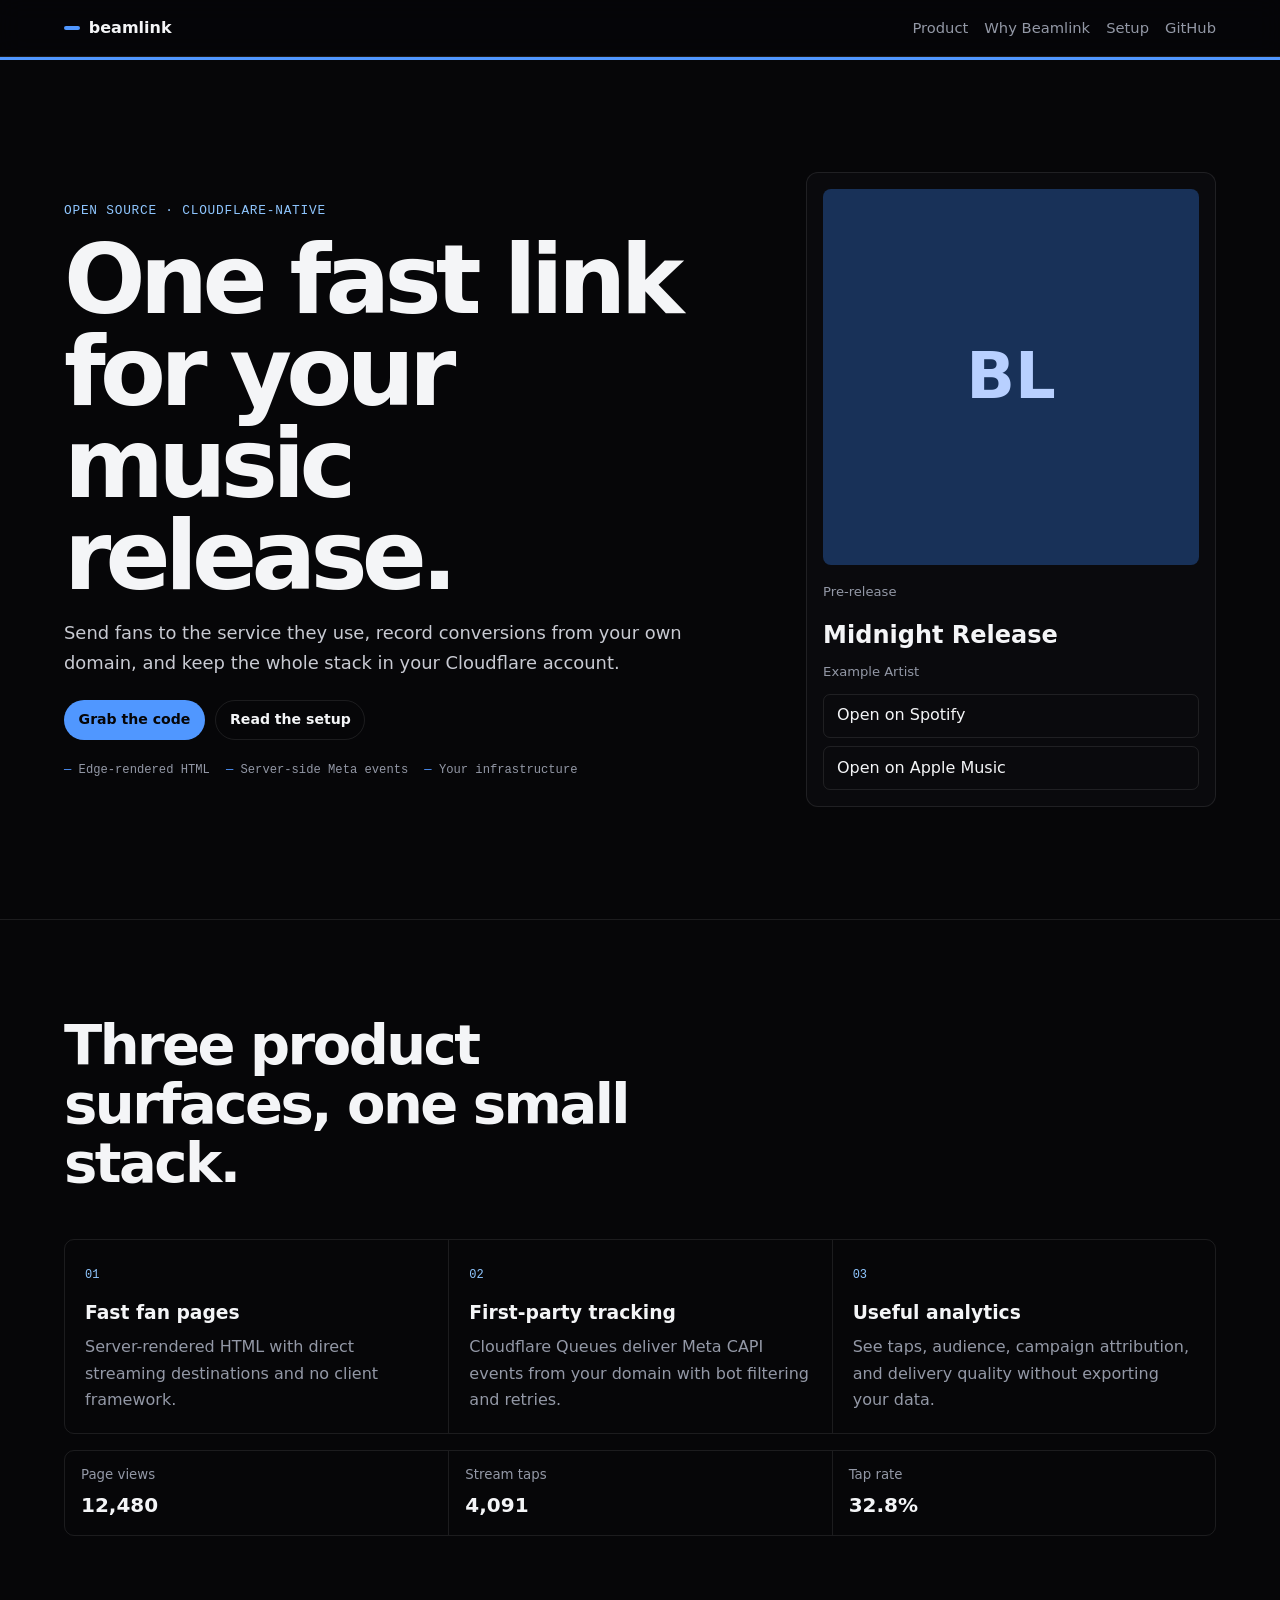
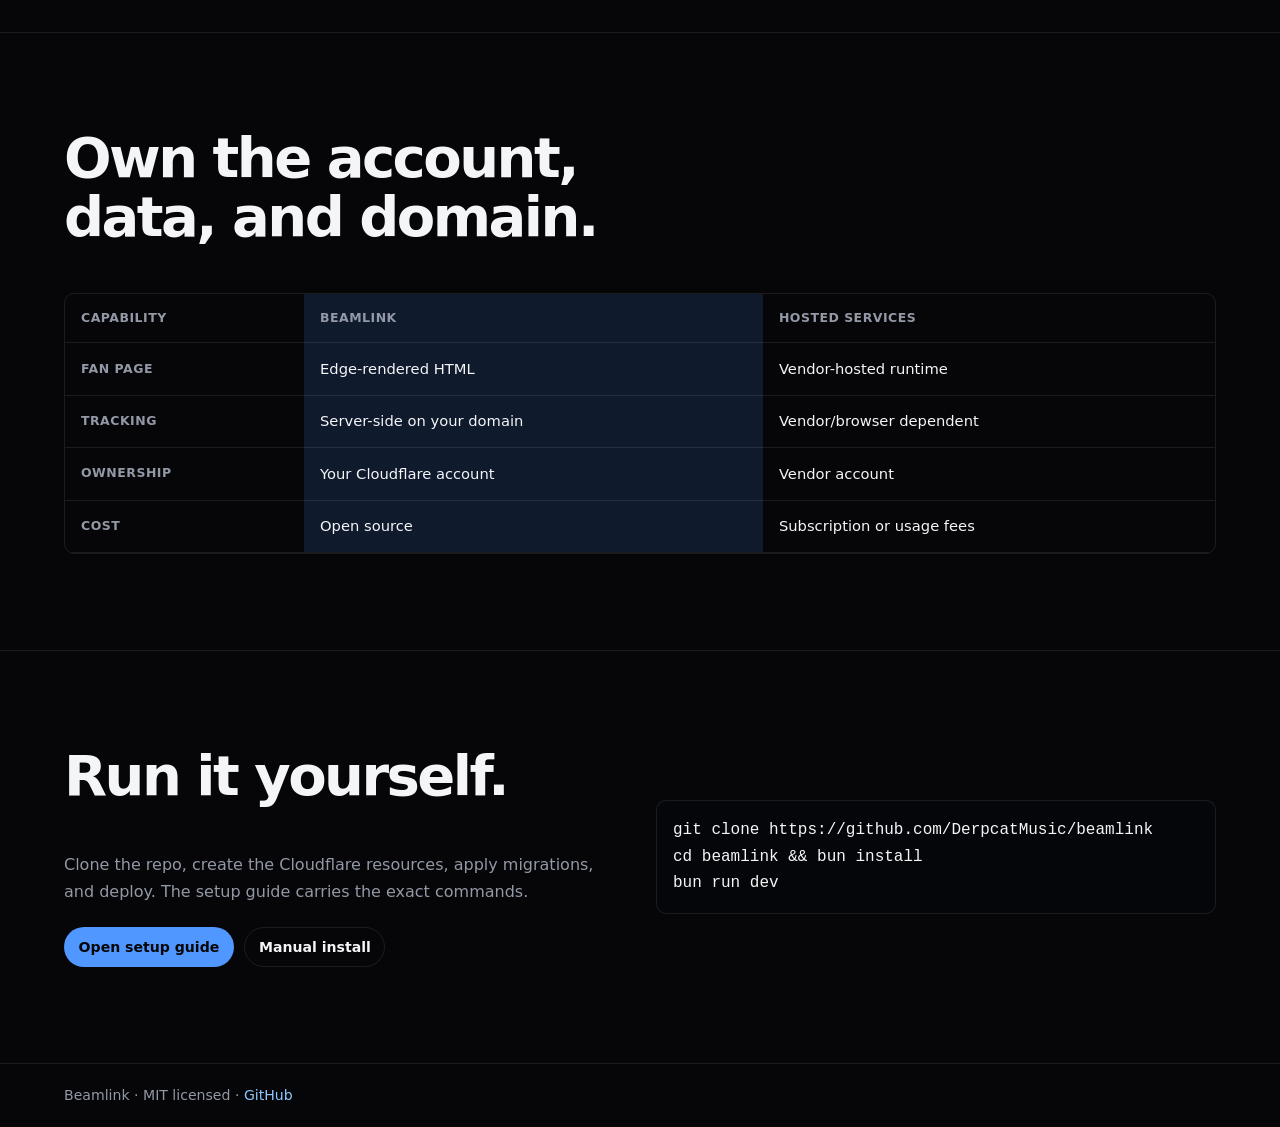
==== commit e6cc4c61: "feat: simplify and harden product marketing" ====
--- a/docs/index.html
+++ b/docs/index.html
@@ -3,1096 +3,67 @@
   <head>
     <meta charset="utf-8" />
     <meta name="viewport" content="width=device-width, initial-scale=1" />
-    <title>Beamlink — one fast link for your music release</title>
-    <meta
-      name="description"
-      content="Open-source, self-hosted music smartlinks and pre-release pages with first-party Meta CAPI, built for Cloudflare Workers."
-    />
-    <meta property="og:type" content="website" />
-    <meta property="og:title" content="Beamlink — one fast link for your music release" />
-    <meta
-      property="og:description"
-      content="Fast open-source music smartlinks, pre-release pages, and first-party Meta CAPI on your own Cloudflare account."
-    />
-    <meta name="twitter:card" content="summary_large_image" />
-    <meta name="twitter:title" content="Beamlink — one fast link for your music release" />
-    <meta
-      name="twitter:description"
-      content="Fast open-source music smartlinks, pre-release pages, and first-party Meta CAPI on your own Cloudflare account."
-    />
-    <link rel="preconnect" href="https://fonts.googleapis.com" />
-    <link rel="preconnect" href="https://fonts.gstatic.com" crossorigin />
-    <link
-      rel="stylesheet"
-      href="https://fonts.googleapis.com/css2?family=Figtree:wght@400;500;600;700;800&family=JetBrains+Mono:wght@400;500&display=swap"
-    />
-    <style>
-      :root {
-        color-scheme: dark;
-        --m-bg: #060608;
-        --m-bg-2: #0a0a0d;
-        --m-ink: #f4f5f7;
-        --m-ink-2: #c8cad2;
-        --m-muted: #9398a6;
-        --m-faint: #565a68;
-        --m-surface: rgba(255, 255, 255, 0.024);
-        --m-surface-2: rgba(255, 255, 255, 0.05);
-        --m-inset: #0c0c10;
-        --m-border: rgba(255, 255, 255, 0.09);
-        --m-border-strong: rgba(255, 255, 255, 0.16);
-        --m-beam: oklch(0.68 0.17 258);
-        --m-beam-ink: oklch(0.82 0.13 258);
-        --m-beam-soft: oklch(0.68 0.17 258 / 0.16);
-        --m-beam-glow: oklch(0.7 0.19 258 / 0.5);
-        --m-radius: 10px;
-        --m-radius-lg: 18px;
-        --m-font: "Figtree", ui-sans-serif, system-ui, sans-serif;
-        --m-mono: "JetBrains Mono", ui-monospace, SFMono-Regular, Menlo, monospace;
-        --m-max: 72rem;
-        --m-gutter: clamp(1.25rem, 5vw, 2.5rem);
-        --ease-out: cubic-bezier(0.16, 1, 0.3, 1);
-      }
+    <title>Beamlink — self-hosted music smartlinks</title>
+    <meta name="description" content="Fast open-source music smartlinks, pre-release pages, and first-party Meta CAPI on your own Cloudflare account." />
+    <link rel="stylesheet" href="assets/docs.css" />
+  </head>
+  <body class="home-page">
+    <header class="site-header">
+      <div class="shell site-header-inner">
+        <a class="logo" href="index.html"><span class="logo-mark" aria-hidden="true"></span>beamlink</a>
+        <nav class="header-links" aria-label="Header">
+          <a href="#product">Product</a><a href="#why">Why Beamlink</a><a href="ai.html">Setup</a><a href="https://github.com/DerpcatMusic/beamlink">GitHub</a>
+        </nav>
+      </div>
+    </header>
 
-      * {
-        box-sizing: border-box;
-      }
+    <main>
+      <section class="home-hero">
+        <div class="shell home-hero-grid">
+          <div>
+            <p class="eyebrow">Open source · Cloudflare-native</p>
+            <h1>One fast link for your music release.</h1>
+            <p class="home-lede">Send fans to the service they use, record conversions from your own domain, and keep the whole stack in your Cloudflare account.</p>
+            <div class="button-row"><a class="btn btn-beam" href="https://github.com/DerpcatMusic/beamlink">Grab the code</a><a class="btn" href="ai.html">Read the setup</a></div>
+            <div class="home-proof" aria-label="What Beamlink ships"><span>Edge-rendered HTML</span><span>Server-side Meta events</span><span>Your infrastructure</span></div>
+          </div>
+          <div class="product-sample" aria-label="Example smartlink">
+            <div class="sample-cover" aria-hidden="true">BL</div>
+            <p>Pre-release</p><h2>Midnight Release</h2><span>Example Artist</span>
+            <a href="#product">Open on Spotify</a><a href="#product">Open on Apple Music</a>
+          </div>
+        </div>
+      </section>
 
-      html {
-        scroll-behavior: smooth;
-        background: var(--m-bg);
-      }
+      <section class="home-section" id="product">
+        <div class="shell">
+          <h2>Three product surfaces, one small stack.</h2>
+          <div class="home-features">
+            <article><span>01</span><h3>Fast fan pages</h3><p>Server-rendered HTML with direct streaming destinations and no client framework.</p></article>
+            <article><span>02</span><h3>First-party tracking</h3><p>Cloudflare Queues deliver Meta CAPI events from your domain with bot filtering and retries.</p></article>
+            <article><span>03</span><h3>Useful analytics</h3><p>See taps, audience, campaign attribution, and delivery quality without exporting your data.</p></article>
+          </div>
+          <div class="home-metrics" aria-label="Example analytics"><span><small>Page views</small><strong>12,480</strong></span><span><small>Stream taps</small><strong>4,091</strong></span><span><small>Tap rate</small><strong>32.8%</strong></span></div>
+        </div>
+      </section>
 
-      body {
-        margin: 0;
-        min-height: 100dvh;
-        background: var(--m-bg);
-        color: var(--m-ink);
-        font-family: var(--m-font);
-        font-size: 1rem;
-        line-height: 1.6;
-        -webkit-font-smoothing: antialiased;
-        -moz-osx-font-smoothing: grayscale;
-        overflow-x: clip;
-      }
+      <section class="home-section" id="why">
+        <div class="shell">
+          <h2>Own the account, data, and domain.</h2>
+          <div class="home-table"><table><thead><tr><th>Capability</th><th>Beamlink</th><th>Hosted services</th></tr></thead><tbody><tr><th>Fan page</th><td>Edge-rendered HTML</td><td>Vendor-hosted runtime</td></tr><tr><th>Tracking</th><td>Server-side on your domain</td><td>Vendor/browser dependent</td></tr><tr><th>Ownership</th><td>Your Cloudflare account</td><td>Vendor account</td></tr><tr><th>Cost</th><td>Open source</td><td>Subscription or usage fees</td></tr></tbody></table></div>
+        </div>
+      </section>
 
-      a {
-        color: inherit;
-        text-decoration: none;
-      }
+      <section class="home-section">
+        <div class="shell home-run">
+          <div><h2>Run it yourself.</h2><p>Clone the repo, create the Cloudflare resources, apply migrations, and deploy. The setup guide carries the exact commands.</p><div class="button-row"><a class="btn btn-beam" href="ai.html">Open setup guide</a><a class="btn" href="getting-started.html">Manual install</a></div></div>
+          <pre><code>git clone https://github.com/DerpcatMusic/beamlink
+cd beamlink && bun install
+bun run dev</code></pre>
+        </div>
+      </section>
+    </main>
 
-      a:focus-visible,
-      button:focus-visible {
-        outline: 2px solid var(--m-beam-ink);
-        outline-offset: 3px;
-        border-radius: 4px;
-      }
-
-      .marketing {
-        position: relative;
-        min-height: 100dvh;
-        overflow: hidden;
-      }
-
-      .m-backdrop {
-        position: absolute;
-        inset: 0;
-        z-index: 0;
-        height: 100%;
-        overflow: hidden;
-        pointer-events: none;
-      }
-
-      .m-aurora {
-        position: absolute;
-        inset: -14% 0;
-        filter: blur(70px) saturate(1.25);
-        opacity: 0.85;
-      }
-
-      .m-aurora-blob {
-        position: absolute;
-        border-radius: 50%;
-        mix-blend-mode: screen;
-      }
-
-      .m-aurora-blob--1 {
-        top: -6%;
-        left: 4%;
-        width: 42rem;
-        height: 42rem;
-        background: radial-gradient(circle at 50% 50%, oklch(0.62 0.17 258 / 0.5), transparent 66%);
-        animation: m-drift-1 26s ease-in-out infinite;
-      }
-
-      .m-aurora-blob--2 {
-        top: 26%;
-        right: -6%;
-        width: 40rem;
-        height: 40rem;
-        background: radial-gradient(circle at 50% 50%, oklch(0.6 0.13 224 / 0.42), transparent 64%);
-        animation: m-drift-2 32s ease-in-out infinite;
-      }
-
-      .m-aurora-blob--3 {
-        top: 58%;
-        left: -8%;
-        width: 44rem;
-        height: 40rem;
-        background: radial-gradient(circle at 50% 50%, oklch(0.52 0.16 266 / 0.4), transparent 68%);
-        animation: m-drift-3 38s ease-in-out infinite;
-      }
-
-      .m-aurora-blob--4 {
-        top: 82%;
-        right: 6%;
-        width: 38rem;
-        height: 38rem;
-        background: radial-gradient(circle at 50% 50%, oklch(0.58 0.15 250 / 0.36), transparent 66%);
-        animation: m-drift-1 30s ease-in-out infinite reverse;
-      }
-
-      .m-vignette {
-        position: absolute;
-        inset: 0;
-        background: radial-gradient(120% 55% at 50% 42%, transparent 58%, color-mix(in srgb, var(--m-bg) 65%, transparent));
-      }
-
-      @keyframes m-drift-1 {
-        0%, 100% { transform: translate3d(0, 0, 0) scale(1); }
-        50% { transform: translate3d(6%, 4%, 0) scale(1.12); }
-      }
-
-      @keyframes m-drift-2 {
-        0%, 100% { transform: translate3d(0, 0, 0) scale(1.05); }
-        50% { transform: translate3d(-5%, 6%, 0) scale(0.94); }
-      }
-
-      @keyframes m-drift-3 {
-        0%, 100% { transform: translate3d(0, 0, 0) scale(1); }
-        50% { transform: translate3d(4%, -5%, 0) scale(1.1); }
-      }
-
-      header,
-      main,
-      footer {
-        position: relative;
-        z-index: 1;
-      }
-
-      .m-shell {
-        width: min(var(--m-max), calc(100% - var(--m-gutter) * 2));
-        margin-inline: auto;
-      }
-
-      .m-nav {
-        position: sticky;
-        top: 0;
-        z-index: 40;
-        background: color-mix(in srgb, var(--m-bg) 72%, transparent);
-        backdrop-filter: blur(16px) saturate(1.2);
-        border-bottom: 1px solid transparent;
-        transition: border-color 0.3s ease, background 0.3s ease;
-      }
-
-      .m-nav.is-scrolled {
-        border-bottom-color: var(--m-border);
-        background: color-mix(in srgb, var(--m-bg) 86%, transparent);
-      }
-
-      .m-nav-inner {
-        display: flex;
-        align-items: center;
-        justify-content: space-between;
-        gap: 1rem;
-        min-height: 4.25rem;
-      }
-
-      .m-logo,
-      .m-footer-brand {
-        display: inline-flex;
-        align-items: center;
-        gap: 0.6rem;
-        color: var(--m-ink);
-        font-size: 1.02rem;
-        font-weight: 600;
-        letter-spacing: 0;
-      }
-
-      .m-logo-mark {
-        position: relative;
-        width: 14px;
-        height: 14px;
-        border-radius: 3px;
-        background: linear-gradient(150deg, var(--m-beam-ink), var(--m-beam));
-        box-shadow: 0 0 14px var(--m-beam-glow);
-      }
-
-      .m-logo-mark::after {
-        content: "";
-        position: absolute;
-        left: 50%;
-        top: -7px;
-        width: 2px;
-        height: 7px;
-        background: linear-gradient(var(--m-beam-ink), transparent);
-        transform: translateX(-50%);
-      }
-
-      .m-nav-links {
-        display: flex;
-        align-items: center;
-        gap: 0.35rem;
-      }
-
-      .m-nav-links a:not(.m-btn) {
-        padding: 0.45rem 0.7rem;
-        color: var(--m-muted);
-        font-size: 0.9rem;
-        font-weight: 500;
-        transition: color 0.15s ease;
-      }
-
-      .m-nav-links a:not(.m-btn):hover {
-        color: var(--m-ink);
-      }
-
-      .m-btn {
-        display: inline-flex;
-        min-height: 2.5rem;
-        align-items: center;
-        justify-content: center;
-        gap: 0.5rem;
-        border: 1px solid transparent;
-        border-radius: var(--m-radius);
-        padding: 0.5rem 1.1rem;
-        font-size: 0.92rem;
-        font-weight: 600;
-        line-height: 1;
-        white-space: nowrap;
-        transition: transform 0.15s var(--ease-out), background 0.2s ease, border-color 0.2s ease, box-shadow 0.3s ease;
-      }
-
-      .m-btn svg {
-        width: 1.05em;
-        height: 1.05em;
-      }
-
-      .m-btn-beam {
-        background: var(--m-beam);
-        color: oklch(0.14 0.03 258);
-        box-shadow: 0 0 0 1px var(--m-beam) inset, 0 10px 30px -10px var(--m-beam-glow);
-      }
-
-      .m-btn-beam:hover {
-        transform: translateY(-1px);
-        background: var(--m-beam-ink);
-      }
-
-      .m-btn-secondary {
-        border-color: var(--m-border-strong);
-        background: var(--m-surface);
-        color: var(--m-ink);
-      }
-
-      .m-btn-secondary:hover {
-        background: var(--m-surface-2);
-        transform: translateY(-1px);
-      }
-
-      .m-hero {
-        position: relative;
-        padding-block: clamp(4.5rem, 12vw, 9rem) clamp(4rem, 9vw, 7rem);
-        isolation: isolate;
-        overflow: hidden;
-      }
-
-      .m-hero::before {
-        content: "";
-        position: absolute;
-        inset: -1px;
-        z-index: -2;
-        background-image:
-          linear-gradient(rgba(255, 255, 255, 0.035) 1px, transparent 1px),
-          linear-gradient(90deg, rgba(255, 255, 255, 0.035) 1px, transparent 1px);
-        background-size: 48px 48px;
-        mask-image: radial-gradient(120% 80% at 50% 0%, #000 30%, transparent 72%);
-        -webkit-mask-image: radial-gradient(120% 80% at 50% 0%, #000 30%, transparent 72%);
-      }
-
-      .m-hero::after {
-        content: "";
-        position: absolute;
-        top: -18%;
-        left: 50%;
-        z-index: -1;
-        width: min(52rem, 90vw);
-        height: 60rem;
-        transform: translateX(-50%);
-        background:
-          radial-gradient(60% 42% at 50% 12%, var(--m-beam-soft), transparent 70%),
-          conic-gradient(from 180deg at 50% 0%, transparent 46%, var(--m-beam-glow) 50%, transparent 54%);
-        filter: blur(28px);
-        opacity: 0.72;
-        pointer-events: none;
-        animation: m-beam-breathe 7s ease-in-out infinite;
-      }
-
-      @keyframes m-beam-breathe {
-        0%, 100% { opacity: 0.55; }
-        50% { opacity: 0.85; }
-      }
-
-      .m-hero-grid {
-        position: relative;
-        display: grid;
-        gap: clamp(3rem, 7vw, 5rem);
-        align-items: center;
-      }
-
-      @media (min-width: 940px) {
-        .m-hero-grid {
-          grid-template-columns: 1.05fr 0.95fr;
-        }
-      }
-
-      .m-hero-copy {
-        max-width: 34rem;
-      }
-
-      .m-announce {
-        display: inline-flex;
-        align-items: center;
-        gap: 0.6rem;
-        margin-bottom: 1.75rem;
-        padding: 0.35rem 0.85rem 0.35rem 0.4rem;
-        border: 1px solid var(--m-border);
-        border-radius: 99px;
-        background: var(--m-surface);
-        color: var(--m-ink-2);
-        font-size: 0.82rem;
-      }
-
-      .m-announce-tag {
-        padding: 0.1rem 0.55rem;
-        border-radius: 99px;
-        background: var(--m-beam-soft);
-        color: var(--m-beam-ink);
-        font-family: var(--m-mono);
-        font-size: 0.68rem;
-        letter-spacing: 0.04em;
-        text-transform: uppercase;
-      }
-
-      .m-display {
-        margin: 0;
-        max-width: 11ch;
-        font-size: clamp(2.75rem, 6.2vw, 4.75rem);
-        font-weight: 650;
-        letter-spacing: -0.03em;
-        line-height: 0.98;
-        text-wrap: balance;
-      }
-
-      .m-lede {
-        margin: 1.6rem 0 0;
-        max-width: 36ch;
-        color: var(--m-ink-2);
-        font-size: clamp(1.05rem, 1.8vw, 1.22rem);
-        line-height: 1.55;
-        text-wrap: pretty;
-      }
-
-      .m-hero-actions,
-      .m-cta-actions {
-        display: flex;
-        flex-wrap: wrap;
-        gap: 0.75rem;
-        margin-top: 2.25rem;
-      }
-
-      .m-hero-meta {
-        display: flex;
-        flex-wrap: wrap;
-        gap: 0.5rem 1.5rem;
-        margin-top: 2rem;
-        color: var(--m-muted);
-        font-family: var(--m-mono);
-        font-size: 0.78rem;
-      }
-
-      .m-hero-meta span {
-        display: inline-flex;
-        align-items: center;
-        gap: 0.5rem;
-      }
-
-      .m-hero-meta span::before {
-        content: "";
-        width: 5px;
-        height: 5px;
-        border-radius: 50%;
-        background: var(--m-beam);
-        box-shadow: 0 0 8px var(--m-beam-glow);
-      }
-
-      .m-release-stage {
-        position: relative;
-        justify-self: center;
-        width: 100%;
-        max-width: 25rem;
-      }
-
-      .m-release-stage::before {
-        content: "";
-        position: absolute;
-        inset: 12% 4% -5%;
-        z-index: -1;
-        background: radial-gradient(60% 55% at 50% 42%, oklch(0.6 0.16 258 / 0.34), transparent 72%);
-        filter: blur(42px);
-        opacity: 0.8;
-      }
-
-      .m-live-shell {
-        overflow: hidden;
-        border: 1px solid var(--m-border-strong);
-        border-radius: 18px;
-        background: #0a0a0d;
-        box-shadow: 0 34px 80px -34px rgba(0, 0, 0, 0.95);
-      }
-
-      .m-live-browser {
-        display: flex;
-        align-items: center;
-        gap: 0.42rem;
-        min-height: 2.25rem;
-        padding-inline: 0.8rem;
-        border-bottom: 1px solid var(--m-border);
-        background: color-mix(in srgb, var(--m-bg-2) 90%, white 2%);
-      }
-
-      .m-live-browser span {
-        width: 0.52rem;
-        height: 0.52rem;
-        border-radius: 50%;
-        background: var(--m-faint);
-      }
-
-      .m-live-browser b {
-        min-width: 0;
-        margin-left: 0.45rem;
-        overflow: hidden;
-        color: var(--m-muted);
-        font-family: var(--m-mono);
-        font-size: 0.68rem;
-        font-weight: 500;
-        text-overflow: ellipsis;
-        white-space: nowrap;
-      }
-
-      .m-live-frame {
-        display: block;
-        width: 100%;
-        height: 40rem;
-        min-height: 0;
-        border: 0;
-        background: #050507;
-      }
-
-      .m-live-open {
-        display: inline-flex;
-        margin-top: 0.9rem;
-        color: var(--m-muted);
-        font-size: 0.88rem;
-        transition: color 0.15s ease;
-      }
-
-      .m-live-open:hover {
-        color: var(--m-ink);
-      }
-
-      .m-section {
-        position: relative;
-        padding-block: clamp(5rem, 11vw, 8rem);
-      }
-
-      .m-section-head {
-        max-width: 44rem;
-        margin-bottom: clamp(2.5rem, 5vw, 4rem);
-      }
-
-      .m-section-head.is-center {
-        margin-inline: auto;
-        text-align: center;
-      }
-
-      .m-h2,
-      .m-cta h2 {
-        margin: 0;
-        font-size: clamp(2rem, 4.2vw, 3.1rem);
-        font-weight: 650;
-        letter-spacing: -0.025em;
-        line-height: 1.05;
-        text-wrap: balance;
-      }
-
-      .m-sub,
-      .m-cta p {
-        margin: 1.1rem 0 0;
-        max-width: 44rem;
-        color: var(--m-ink-2);
-        font-size: clamp(1.02rem, 1.7vw, 1.18rem);
-        line-height: 1.55;
-        text-wrap: pretty;
-      }
-
-      .m-steps {
-        display: grid;
-        gap: 1rem;
-      }
-
-      @media (min-width: 820px) {
-        .m-steps {
-          grid-template-columns: repeat(3, 1fr);
-        }
-      }
-
-      .m-step {
-        position: relative;
-        padding: 1.75rem;
-        border: 1px solid var(--m-border);
-        border-radius: var(--m-radius-lg);
-        background: var(--m-surface);
-        overflow: hidden;
-      }
-
-      .m-step-line {
-        width: 2.5rem;
-        height: 2.5rem;
-        display: grid;
-        place-items: center;
-        margin-bottom: 1.1rem;
-        border-radius: 10px;
-        background: var(--m-beam-soft);
-        color: var(--m-beam-ink);
-      }
-
-      .m-step-line svg {
-        width: 1.25rem;
-        height: 1.25rem;
-      }
-
-      .m-step h3 {
-        margin: 0 0 0.5rem;
-        font-size: 1.12rem;
-        font-weight: 650;
-        letter-spacing: 0;
-      }
-
-      .m-step p {
-        margin: 0;
-        color: var(--m-muted);
-        font-size: 0.94rem;
-      }
-
-      .m-compare {
-        border: 1px solid var(--m-border);
-        border-radius: var(--m-radius-lg);
-        background: var(--m-surface);
-        overflow: hidden;
-      }
-
-      .m-compare-head,
-      .m-compare-row {
-        display: grid;
-        grid-template-columns: minmax(9rem, 0.8fr) repeat(2, minmax(0, 1fr));
-        gap: 1rem;
-        align-items: center;
-        padding: 1rem 1.1rem;
-      }
-
-      .m-compare-head {
-        color: var(--m-muted);
-        font-family: var(--m-mono);
-        font-size: 0.75rem;
-        border-bottom: 1px solid var(--m-border);
-      }
-
-      .m-compare-row + .m-compare-row {
-        border-top: 1px solid var(--m-border);
-      }
-
-      .m-compare-row > span {
-        color: var(--m-ink);
-        font-weight: 650;
-      }
-
-      .m-compare-row p {
-        margin: 0;
-        color: var(--m-muted);
-        font-size: 0.93rem;
-      }
-
-      .m-us {
-        display: flex;
-        align-items: flex-start;
-        gap: 0.5rem;
-        color: var(--m-ink-2) !important;
-      }
-
-      .m-check {
-        flex: 0 0 auto;
-        margin-top: 0.15rem;
-        color: var(--m-beam-ink);
-      }
-
-      .m-selfhost,
-      .m-docs-grid {
-        display: grid;
-        gap: clamp(2rem, 6vw, 4rem);
-        align-items: start;
-      }
-
-      @media (min-width: 900px) {
-        .m-selfhost,
-        .m-docs-grid {
-          grid-template-columns: 0.9fr 1.1fr;
-        }
-      }
-
-      .m-selfhost-list,
-      .m-doc-list {
-        display: grid;
-        gap: 0.85rem;
-        margin: 1.6rem 0 0;
-        padding: 0;
-        list-style: none;
-      }
-
-      .m-selfhost-list li,
-      .m-doc-list li {
-        display: flex;
-        align-items: flex-start;
-        gap: 0.75rem;
-        color: var(--m-ink-2);
-      }
-
-      .m-selfhost-list svg,
-      .m-doc-list svg {
-        width: 1.1rem;
-        height: 1.1rem;
-        flex: 0 0 auto;
-        margin-top: 0.25rem;
-        color: var(--m-beam-ink);
-      }
-
-      .m-terminal,
-      .m-doc-panel {
-        border: 1px solid var(--m-border);
-        border-radius: var(--m-radius-lg);
-        background: color-mix(in srgb, var(--m-inset) 92%, white 2%);
-        overflow: hidden;
-      }
-
-      .m-terminal-bar {
-        display: flex;
-        align-items: center;
-        gap: 0.45rem;
-        min-height: 2.5rem;
-        padding-inline: 0.9rem;
-        border-bottom: 1px solid var(--m-border);
-        color: var(--m-muted);
-        font-family: var(--m-mono);
-        font-size: 0.78rem;
-      }
-
-      .m-terminal-bar i {
-        width: 0.5rem;
-        height: 0.5rem;
-        border-radius: 50%;
-        background: var(--m-faint);
-      }
-
-      .m-terminal-bar span {
-        margin-left: 0.35rem;
-      }
-
-      .m-code {
-        margin: 0;
-        overflow-x: auto;
-        padding: 1.2rem;
-        color: var(--m-ink-2);
-        font-family: var(--m-mono);
-        font-size: 0.86rem;
-        line-height: 1.8;
-      }
-
-      .m-comment {
-        color: var(--m-muted);
-      }
-
-      .m-prompt {
-        color: var(--m-beam-ink);
-      }
-
-      .m-doc-panel {
-        padding: 1.25rem;
-      }
-
-      .m-doc-panel h3 {
-        margin: 0 0 0.55rem;
-        font-size: 1rem;
-      }
-
-      .m-doc-panel p {
-        margin: 0;
-        color: var(--m-muted);
-        font-size: 0.93rem;
-      }
-
-      .m-doc-panel + .m-doc-panel {
-        margin-top: 0.9rem;
-      }
-
-      .m-cta {
-        display: grid;
-        justify-items: start;
-        border: 1px solid var(--m-border);
-        border-radius: var(--m-radius-lg);
-        padding: clamp(1.5rem, 5vw, 3rem);
-        background:
-          radial-gradient(circle at 80% 20%, var(--m-beam-soft), transparent 20rem),
-          var(--m-surface);
-      }
-
-      .m-footer {
-        border-top: 1px solid var(--m-border);
-        padding-block: 1.2rem;
-      }
-
-      .m-footer-inner {
-        display: flex;
-        align-items: center;
-        justify-content: space-between;
-        gap: 1rem;
-      }
-
-      .m-footer-inner nav {
-        display: flex;
-        align-items: center;
-        gap: 1rem;
-      }
-
-      .m-footer-inner nav a,
-      .m-footer-note {
-        color: var(--m-muted);
-        font-size: 0.88rem;
-      }
-
-      @media (max-width: 720px) {
-        .m-nav-links a:not(.m-btn) {
-          display: none;
-        }
-
-        .m-compare-head {
-          display: none;
-        }
-
-        .m-compare-row {
-          grid-template-columns: 1fr;
-          gap: 0.45rem;
-        }
-
-        .m-footer-inner {
-          align-items: flex-start;
-          flex-direction: column;
-        }
-      }
-
-      @media (prefers-reduced-motion: reduce) {
-        *,
-        *::before,
-        *::after {
-          animation-duration: 0.01ms !important;
-          animation-iteration-count: 1 !important;
-          scroll-behavior: auto !important;
-          transition-duration: 0.01ms !important;
-        }
-      }
-    </style>
-  </head>
-  <body>
-    <div class="marketing">
-      <div class="m-backdrop" aria-hidden="true">
-        <div class="m-aurora">
-          <span class="m-aurora-blob m-aurora-blob--1"></span>
-          <span class="m-aurora-blob m-aurora-blob--2"></span>
-          <span class="m-aurora-blob m-aurora-blob--3"></span>
-          <span class="m-aurora-blob m-aurora-blob--4"></span>
-        </div>
-        <div class="m-vignette"></div>
-      </div>
-
-      <header class="m-nav">
-        <div class="m-shell m-nav-inner">
-          <a class="m-logo" href="index.html" aria-label="Beamlink home">
-            <span class="m-logo-mark" aria-hidden="true"></span>
-            beamlink
-          </a>
-          <nav class="m-nav-links" aria-label="Primary">
-            <a href="#does">What it does</a>
-            <a href="#why">Why us</a>
-            <a href="#setup">Setup</a>
-            <a href="ai.html">AI setup</a>
-            <a href="getting-started.html">Docs</a>
-            <a class="m-btn m-btn-secondary" href="https://github.com/DerpcatMusic/beamlink">
-              <svg viewBox="0 0 24 24" fill="currentColor" aria-hidden="true"><path d="M12 .5C5.7.5.5 5.7.5 12c0 5.1 3.3 9.4 7.9 10.9.6.1.8-.2.8-.5v-1.8c-3.2.7-3.9-1.5-3.9-1.5-.5-1.3-1.3-1.7-1.3-1.7-1.1-.7.1-.7.1-.7 1.2.1 1.8 1.2 1.8 1.2 1 1.8 2.7 1.3 3.4 1 .1-.8.4-1.3.8-1.6-2.6-.3-5.3-1.3-5.3-5.7 0-1.3.5-2.3 1.2-3.1-.1-.3-.5-1.5.1-3.1 0 0 1-.3 3.3 1.2a11.4 11.4 0 0 1 6 0C17.3 5 18.3 5.3 18.3 5.3c.6 1.6.2 2.8.1 3.1.8.8 1.2 1.8 1.2 3.1 0 4.4-2.7 5.4-5.3 5.7.4.4.8 1.1.8 2.2v3.3c0 .3.2.6.8.5 4.6-1.5 7.9-5.8 7.9-10.9C23.5 5.7 18.3.5 12 .5Z"/></svg>
-              GitHub
-            </a>
-          </nav>
-        </div>
-      </header>
-
-      <main>
-        <section class="m-hero">
-          <div class="m-shell m-hero-grid">
-            <div class="m-hero-copy">
-              <span class="m-announce">
-                <span class="m-announce-tag">free</span>
-                Open source, runs on your own Cloudflare
-              </span>
-              <h1 class="m-display">One link for your release.</h1>
-              <p class="m-lede">
-                Paste a Spotify link and get a fast page that sends fans wherever they listen.
-                Beamlink quietly tells Meta what happened, so your ads learn who to chase.
-              </p>
-              <div class="m-hero-actions">
-                <a class="m-btn m-btn-beam" href="https://github.com/DerpcatMusic/beamlink">
-                  <svg viewBox="0 0 24 24" fill="currentColor" aria-hidden="true"><path d="M12 .5C5.7.5.5 5.7.5 12c0 5.1 3.3 9.4 7.9 10.9.6.1.8-.2.8-.5v-1.8c-3.2.7-3.9-1.5-3.9-1.5-.5-1.3-1.3-1.7-1.3-1.7-1.1-.7.1-.7.1-.7 1.2.1 1.8 1.2 1.8 1.2 1 1.8 2.7 1.3 3.4 1 .1-.8.4-1.3.8-1.6-2.6-.3-5.3-1.3-5.3-5.7 0-1.3.5-2.3 1.2-3.1-.1-.3-.5-1.5.1-3.1 0 0 1-.3 3.3 1.2a11.4 11.4 0 0 1 6 0C17.3 5 18.3 5.3 18.3 5.3c.6 1.6.2 2.8.1 3.1.8.8 1.2 1.8 1.2 3.1 0 4.4-2.7 5.4-5.3 5.7.4.4.8 1.1.8 2.2v3.3c0 .3.2.6.8.5 4.6-1.5 7.9-5.8 7.9-10.9C23.5 5.7 18.3.5 12 .5Z"/></svg>
-                  Grab the code
-                </a>
-                <a class="m-btn m-btn-secondary" href="getting-started.html">Read the docs</a>
-              </div>
-              <div class="m-hero-meta">
-                <span>Edge-rendered HTML</span>
-                <span>First-party CAPI</span>
-                <span>MIT licensed</span>
-              </div>
-            </div>
-
-            <div class="m-release-stage">
-              <div class="m-live-shell">
-                <div class="m-live-browser" aria-hidden="true">
-                  <span></span><span></span><span></span>
-                  <b>links.dolmengatemedia.com/demon-cake</b>
-                </div>
-                <iframe
-                  class="m-live-frame"
-                  data-live-frame
-                  src="https://links.dolmengatemedia.com/demon-cake?embed=1"
-                  title="Embedded Beamlink smartlink demo"
-                  loading="eager"
-                ></iframe>
-              </div>
-              <a class="m-live-open" href="https://links.dolmengatemedia.com/demon-cake">Open the live shortlink</a>
-            </div>
-          </div>
-        </section>
-
-        <section class="m-section" id="does">
-          <div class="m-shell">
-            <div class="m-section-head">
-              <h2 class="m-h2">Three things, done well.</h2>
-              <p class="m-sub">Built for one job: getting a fan from your ad to the play button, and keeping the tracking honest.</p>
-            </div>
-            <div class="m-steps">
-              <article class="m-step">
-                <span class="m-step-line" aria-hidden="true">
-                  <svg viewBox="0 0 24 24" fill="none" stroke="currentColor" stroke-width="2" stroke-linecap="round" stroke-linejoin="round"><path d="M13 2 4 14h7l-1 8 9-12h-7l1-8Z"/></svg>
-                </span>
-                <h3>Loads before they scroll away</h3>
-                <p>Fan pages are plain HTML from Cloudflare’s edge, so the buttons are tappable almost instantly.</p>
-              </article>
-              <article class="m-step">
-                <span class="m-step-line" aria-hidden="true">
-                  <svg viewBox="0 0 24 24" fill="none" stroke="currentColor" stroke-width="2" stroke-linecap="round" stroke-linejoin="round"><path d="M5 12a7 7 0 0 1 7-7M5 12a7 7 0 0 0 7 7"/><path d="M2 12a10 10 0 0 1 10-10M2 12a10 10 0 0 0 10 10"/><circle cx="12" cy="12" r="1.5" fill="currentColor"/></svg>
-                </span>
-                <h3>Tracks from your side</h3>
-                <p>Page views and stream clicks can be sent from your own domain with server-set Meta identifiers.</p>
-              </article>
-              <article class="m-step">
-                <span class="m-step-line" aria-hidden="true">
-                  <svg viewBox="0 0 24 24" fill="none" stroke="currentColor" stroke-width="2" stroke-linecap="round" stroke-linejoin="round"><circle cx="8" cy="8" r="5"/><path d="m11.5 11.5 8 8M16 16l2-2M19 19l2-2"/></svg>
-                </span>
-                <h3>All of it is yours</h3>
-                <p>Your Cloudflare account, your database, your domain, your Meta pixel. No per-click rent.</p>
-              </article>
-            </div>
-          </div>
-        </section>
-
-        <section class="m-section" id="why">
-          <div class="m-shell">
-            <div class="m-section-head">
-              <h2 class="m-h2">The open-source option.</h2>
-              <p class="m-sub">
-                Linkfire, Hypeddit and Feature.fm have useful campaign tools. Beamlink is for operators who want the core link, pre-release, and tracking stack on infrastructure they control.
-              </p>
-            </div>
-            <div class="m-compare">
-              <div class="m-compare-head" aria-hidden="true">
-                <span></span>
-                <span>Beamlink</span>
-                <span>The paid ones</span>
-              </div>
-              <div class="m-compare-row">
-                <span>The page</span>
-                <p class="m-us"><svg class="m-check" width="16" height="16" viewBox="0 0 20 20" fill="none" stroke="currentColor" stroke-width="2.4" stroke-linecap="round" stroke-linejoin="round" aria-hidden="true"><path d="M4 10.5l4 4 8-9"/></svg>Plain HTML, fast edge response, no cookie banner in front of the links</p>
-                <p>Hosted pages that often load third-party scripts first</p>
-              </div>
-              <div class="m-compare-row">
-                <span>Tracking</span>
-                <p class="m-us"><svg class="m-check" width="16" height="16" viewBox="0 0 20 20" fill="none" stroke="currentColor" stroke-width="2.4" stroke-linecap="round" stroke-linejoin="round" aria-hidden="true"><path d="M4 10.5l4 4 8-9"/></svg>Meta Pixel plus Conversions API from your own Worker</p>
-                <p>Browser pixel doing best-effort matching</p>
-              </div>
-              <div class="m-compare-row">
-                <span>Ownership</span>
-                <p class="m-us"><svg class="m-check" width="16" height="16" viewBox="0 0 20 20" fill="none" stroke="currentColor" stroke-width="2.4" stroke-linecap="round" stroke-linejoin="round" aria-hidden="true"><path d="M4 10.5l4 4 8-9"/></svg>D1, KV, R2, queue, domain, and event logs live in your account</p>
-                <p>The vendor owns the hosting surface and data model</p>
-              </div>
-              <div class="m-compare-row">
-                <span>Price</span>
-                <p class="m-us"><svg class="m-check" width="16" height="16" viewBox="0 0 20 20" fill="none" stroke="currentColor" stroke-width="2.4" stroke-linecap="round" stroke-linejoin="round" aria-hidden="true"><path d="M4 10.5l4 4 8-9"/></svg>Free software; Cloudflare’s free tier covers many small catalogs</p>
-                <p>Monthly plans, click tiers, or locked features</p>
-              </div>
-            </div>
-          </div>
-        </section>
-
-        <section class="m-section" id="setup">
-          <div class="m-shell m-selfhost">
-            <div>
-              <h2 class="m-h2">Set it up on Cloudflare.</h2>
-              <ul class="m-selfhost-list">
-                <li><svg viewBox="0 0 20 20" fill="none" stroke="currentColor" stroke-width="2.2" stroke-linecap="round" stroke-linejoin="round"><path d="M4 10.5l4 4 8-9"/></svg>Create D1, KV, R2, and queue resources.</li>
-                <li><svg viewBox="0 0 20 20" fill="none" stroke="currentColor" stroke-width="2.2" stroke-linecap="round" stroke-linejoin="round"><path d="M4 10.5l4 4 8-9"/></svg>Paste the generated IDs into <code>wrangler.jsonc</code>.</li>
-                <li><svg viewBox="0 0 20 20" fill="none" stroke="currentColor" stroke-width="2.2" stroke-linecap="round" stroke-linejoin="round"><path d="M4 10.5l4 4 8-9"/></svg>Add Meta and optional Spotify credentials as Worker secrets.</li>
-                <li><svg viewBox="0 0 20 20" fill="none" stroke="currentColor" stroke-width="2.2" stroke-linecap="round" stroke-linejoin="round"><path d="M4 10.5l4 4 8-9"/></svg>Run migrations, deploy, and publish your first link.</li>
-              </ul>
-              <div class="m-hero-actions">
-                <a class="m-btn m-btn-beam" href="https://github.com/DerpcatMusic/beamlink">Fork it on GitHub</a>
-                <a class="m-btn m-btn-secondary" href="getting-started.html">Full setup guide</a>
-              </div>
-            </div>
-            <div class="m-terminal">
-              <div class="m-terminal-bar" aria-hidden="true">
-                <i></i><i></i><i></i>
-                <span>~/beamlink</span>
-              </div>
-              <pre class="m-code"><code><span class="m-comment"># clone it and boot the local edge</span>
-<span class="m-prompt">$</span> git clone https://github.com/DerpcatMusic/beamlink
-<span class="m-prompt">$</span> cd beamlink && bun install
-<span class="m-prompt">$</span> wrangler d1 migrations apply DB --local
-<span class="m-prompt">$</span> bun run dev
-<span class="m-comment">➜ running at http://localhost:4321</span></code></pre>
-            </div>
-          </div>
-        </section>
-
-        <section class="m-section" id="docs">
-          <div class="m-shell m-docs-grid">
-            <div>
-              <h2 class="m-h2">What you get.</h2>
-              <p class="m-sub">
-                The repo is the whole system: admin, importers, public fan pages, outbound routes, metrics, and Meta CAPI retry logging.
-              </p>
-            </div>
-            <div>
-              <article class="m-doc-panel">
-                <h3><a href="ai.html">AI setup</a></h3>
-                <p>Copy a prompt into Cursor, Claude Code, or Copilot — it walks through Cloudflare setup and your first smartlink.</p>
-              </article>
-              <article class="m-doc-panel">
-                <h3><a href="getting-started.html">Getting started</a></h3>
-                <p>Install, create Cloudflare resources, run migrations, and deploy your first Worker.</p>
-              </article>
-              <article class="m-doc-panel">
-                <h3><a href="configuration.html">Configuration</a></h3>
-                <p>Bindings, secrets, routes, and <code>wrangler.jsonc</code> reference.</p>
-              </article>
-              <article class="m-doc-panel">
-                <h3><a href="admin.html">Admin workflow</a></h3>
-                <p>Import tracks, publish pre-release and live links, read per-campaign analytics.</p>
-              </article>
-              <article class="m-doc-panel">
-                <h3><a href="tracking.html">Meta tracking</a></h3>
-                <p>First-party CAPI, cookies, event pipeline, and troubleshooting.</p>
-              </article>
-            </div>
-          </div>
-        </section>
-
-        <section class="m-section">
-          <div class="m-shell">
-            <div class="m-cta">
-              <h2>Clone it, wire it, ship the link.</h2>
-              <p>Beamlink is free, open source, and built for operators who want their release links and tracking under their own account.</p>
-              <div class="m-cta-actions">
-                <a class="m-btn m-btn-beam" href="https://github.com/DerpcatMusic/beamlink">Grab the code</a>
-                <a class="m-btn m-btn-secondary" href="https://links.dolmengatemedia.com/demo">Open live demo</a>
-              </div>
-            </div>
-          </div>
-        </section>
-      </main>
-
-      <footer class="m-footer">
-        <div class="m-shell m-footer-inner">
-          <a class="m-footer-brand" href="https://github.com/DerpcatMusic/beamlink">
-            <span class="m-logo-mark" aria-hidden="true"></span>
-            beamlink
-          </a>
-          <nav aria-label="Footer">
-            <a href="https://github.com/DerpcatMusic/beamlink">GitHub</a>
-            <a href="ai.html">AI setup</a>
-            <a href="getting-started.html">Docs</a>
-            <a href="https://links.dolmengatemedia.com/demo">Demo</a>
-          </nav>
-          <span class="m-footer-note">MIT · self-hosted on Cloudflare</span>
-        </div>
-      </footer>
-    </div>
-
-    <script>
-      (() => {
-        const nav = document.querySelector(".m-nav");
-        const onScroll = () => nav?.classList.toggle("is-scrolled", window.scrollY > 8);
-        onScroll();
-        window.addEventListener("scroll", onScroll, { passive: true });
-
-        const frame = document.querySelector("[data-live-frame]");
-        if (frame instanceof HTMLIFrameElement) {
-          const resize = () => {
-            try {
-              const doc = frame.contentDocument;
-              if (!doc) return;
-              const body = doc.body;
-              const root = doc.documentElement;
-              const height = Math.max(
-                body?.scrollHeight ?? 0,
-                body?.offsetHeight ?? 0,
-                root?.scrollHeight ?? 0,
-                root?.offsetHeight ?? 0
-              );
-              if (height > 0) frame.style.height = `${height}px`;
-            } catch {
-              frame.style.height = "40rem";
-            }
-          };
-          frame.addEventListener("load", resize);
-          window.addEventListener("resize", resize, { passive: true });
-          resize();
-        }
-      })();
-    </script>
+    <footer class="site-footer"><div class="shell">Beamlink · MIT licensed · <a href="https://github.com/DerpcatMusic/beamlink">GitHub</a></div></footer>
   </body>
 </html>
--- a/docs/assets/docs.css
+++ b/docs/assets/docs.css
@@ -0,0 +1,483 @@
+:root {
+  color-scheme: dark;
+  --bg: #060608;
+  --bg-2: #0a0a0d;
+  --ink: #f4f5f7;
+  --ink-2: #c8cad2;
+  --muted: #9398a6;
+  --faint: #565a68;
+  --surface: rgba(255, 255, 255, 0.024);
+  --border: rgba(255, 255, 255, 0.09);
+  --beam: oklch(0.68 0.17 258);
+  --beam-ink: oklch(0.82 0.13 258);
+  --beam-soft: oklch(0.68 0.17 258 / 0.16);
+  --radius: 10px;
+  --font: ui-sans-serif, system-ui, -apple-system, sans-serif;
+  --mono: ui-monospace, SFMono-Regular, Menlo, monospace;
+  --max: 72rem;
+  --sidebar: 15rem;
+}
+
+* {
+  box-sizing: border-box;
+}
+
+html {
+  scroll-behavior: smooth;
+  background: var(--bg);
+}
+
+body {
+  margin: 0;
+  min-height: 100dvh;
+  background: var(--bg);
+  color: var(--ink);
+  font-family: var(--font);
+  font-size: 1rem;
+  line-height: 1.65;
+  -webkit-font-smoothing: antialiased;
+}
+
+a {
+  color: var(--beam-ink);
+  text-decoration: none;
+}
+
+a:hover {
+  text-decoration: underline;
+}
+
+a:focus-visible {
+  outline: 2px solid var(--beam-ink);
+  outline-offset: 3px;
+  border-radius: 4px;
+}
+
+code,
+pre {
+  font-family: var(--mono);
+}
+
+.shell {
+  width: min(var(--max), calc(100% - 2.5rem));
+  margin-inline: auto;
+}
+
+.site-header {
+  position: sticky;
+  top: 0;
+  z-index: 10;
+  border-bottom: 1px solid var(--border);
+  background: color-mix(in oklab, var(--bg) 88%, transparent);
+  backdrop-filter: blur(12px);
+}
+
+.site-header-inner {
+  display: flex;
+  align-items: center;
+  justify-content: space-between;
+  gap: 1rem;
+  min-height: 3.5rem;
+}
+
+.logo {
+  display: inline-flex;
+  align-items: center;
+  gap: 0.55rem;
+  color: var(--ink);
+  font-weight: 700;
+  text-decoration: none;
+}
+
+.logo-mark {
+  width: 1rem;
+  height: 0.25rem;
+  border-radius: 2px;
+  background: var(--beam);
+}
+
+.home-page h1, .home-page h2, .home-page h3, .home-page p { margin-top: 0; }
+.home-hero { padding-block: clamp(4rem, 10vw, 7rem); border-top: 3px solid var(--beam); }
+.home-hero-grid { display: grid; gap: clamp(2rem, 7vw, 5rem); align-items: center; }
+.home-hero h1 { max-width: 11ch; margin-bottom: 1rem; font-size: clamp(3rem, 8vw, 6rem); line-height: .96; letter-spacing: -.06em; }
+.eyebrow { color: var(--beam-ink); font-family: var(--mono); font-size: .8rem; text-transform: uppercase; letter-spacing: .06em; }
+.home-lede { max-width: 42rem; color: var(--ink-2); font-size: 1.12rem; }
+.button-row { display: flex; flex-wrap: wrap; gap: .65rem; margin-top: 1.4rem; }
+.home-proof { display: flex; flex-wrap: wrap; gap: .5rem 1rem; margin-top: 1.25rem; color: var(--muted); font-family: var(--mono); font-size: .76rem; }
+.home-proof span::before { content: "— "; color: var(--beam); }
+.product-sample { padding: 1rem; border: 1px solid var(--border); border-radius: 12px; background: #0a0a0d; }
+.sample-cover { display: grid; place-items: center; aspect-ratio: 1; margin-bottom: 1rem; border-radius: 8px; background: #183158; color: #b8d0ff; font-size: 4rem; font-weight: 800; }
+.product-sample p, .product-sample > span { color: var(--muted); font-size: .82rem; }
+.product-sample h2 { margin-bottom: .2rem; }
+.product-sample > a { display: flex; min-height: 2.75rem; align-items: center; margin-top: .55rem; padding-inline: .8rem; border: 1px solid var(--border); border-radius: 7px; color: var(--ink); }
+.home-section { padding-block: clamp(3.5rem, 8vw, 6rem); border-top: 1px solid var(--border); }
+.home-section h2 { max-width: 16ch; font-size: clamp(2rem, 5vw, 3.5rem); line-height: 1.05; letter-spacing: -.045em; }
+.home-features { display: grid; margin-top: 2rem; border: 1px solid var(--border); border-radius: 10px; overflow: hidden; }
+.home-features article { padding: 1.25rem; border-top: 1px solid var(--border); }
+.home-features article:first-child { border-top: 0; }
+.home-features article > span { color: var(--beam-ink); font-family: var(--mono); font-size: .75rem; }
+.home-features h3 { margin: .7rem 0 .35rem; }
+.home-features p { margin-bottom: 0; color: var(--muted); }
+.home-metrics { display: grid; margin-top: 1rem; border: 1px solid var(--border); border-radius: 10px; }
+.home-metrics span { display: grid; gap: .2rem; padding: .8rem 1rem; border-top: 1px solid var(--border); }
+.home-metrics span:first-child { border-top: 0; }
+.home-metrics small { color: var(--muted); }
+.home-metrics strong { font-size: 1.25rem; font-variant-numeric: tabular-nums; }
+.home-table { overflow-x: auto; margin-top: 2rem; border: 1px solid var(--border); border-radius: 10px; }
+.home-table table { width: 100%; min-width: 40rem; border-collapse: collapse; text-align: left; }
+.home-table th, .home-table td { padding: .85rem 1rem; border-top: 1px solid var(--border); }
+.home-table thead th { border-top: 0; color: var(--muted); }
+.home-table td:nth-child(2), .home-table thead th:nth-child(2) { background: #101a2d; }
+.home-run { display: grid; gap: 2rem; align-items: center; }
+.home-run p { max-width: 38rem; color: var(--muted); }
+.home-run pre { margin: 0; padding: 1rem; overflow-x: auto; border: 1px solid var(--border); border-radius: 10px; background: #050609; }
+.site-footer { padding-block: 2rem; border-top: 1px solid var(--border); color: var(--muted); }
+
+@media (min-width: 900px) {
+  .home-hero-grid { grid-template-columns: 1.05fr .65fr; }
+  .home-features { grid-template-columns: repeat(3, 1fr); }
+  .home-features article { border-top: 0; border-left: 1px solid var(--border); }
+  .home-features article:first-child { border-left: 0; }
+  .home-metrics { grid-template-columns: repeat(3, 1fr); }
+  .home-metrics span { border-top: 0; border-left: 1px solid var(--border); }
+  .home-metrics span:first-child { border-left: 0; }
+  .home-run { grid-template-columns: 1fr 1fr; }
+}
+
+.header-links {
+  display: flex;
+  align-items: center;
+  gap: 1rem;
+  font-size: 0.92rem;
+}
+
+.header-links a:not(.btn) {
+  color: var(--muted);
+  text-decoration: none;
+}
+
+.header-links a:not(.btn):hover {
+  color: var(--ink);
+  text-decoration: none;
+}
+
+.btn {
+  display: inline-flex;
+  align-items: center;
+  gap: 0.45rem;
+  padding: 0.45rem 0.85rem;
+  border-radius: 999px;
+  border: 1px solid var(--border);
+  color: var(--ink);
+  font-size: 0.88rem;
+  font-weight: 600;
+  text-decoration: none;
+}
+
+.btn-beam {
+  border-color: transparent;
+  background: var(--beam);
+  color: #060608;
+}
+
+.docs-layout {
+  display: grid;
+  grid-template-columns: var(--sidebar) minmax(0, 1fr);
+  gap: 2.5rem;
+  padding-block: 2rem 4rem;
+}
+
+.sidebar {
+  position: sticky;
+  top: 4.5rem;
+  align-self: start;
+}
+
+.sidebar h2 {
+  margin: 0 0 0.75rem;
+  color: var(--muted);
+  font-size: 0.72rem;
+  font-weight: 700;
+  letter-spacing: 0.08em;
+  text-transform: uppercase;
+}
+
+.sidebar nav {
+  display: grid;
+  gap: 0.2rem;
+}
+
+.sidebar a {
+  display: block;
+  padding: 0.35rem 0.55rem;
+  border-radius: 6px;
+  color: var(--muted);
+  font-size: 0.92rem;
+  text-decoration: none;
+}
+
+.sidebar a:hover {
+  color: var(--ink);
+  background: var(--surface);
+  text-decoration: none;
+}
+
+.sidebar a[aria-current="page"] {
+  color: var(--ink);
+  background: var(--beam-soft);
+}
+
+.content h1 {
+  margin: 0 0 0.75rem;
+  font-size: clamp(1.8rem, 4vw, 2.4rem);
+  line-height: 1.15;
+  letter-spacing: -0.02em;
+}
+
+.content .lede {
+  margin: 0 0 2rem;
+  max-width: 42rem;
+  color: var(--muted);
+  font-size: 1.05rem;
+}
+
+.content h2 {
+  margin: 2.25rem 0 0.75rem;
+  font-size: 1.25rem;
+}
+
+.content h3 {
+  margin: 1.5rem 0 0.5rem;
+  font-size: 1rem;
+}
+
+.content p,
+.content ul,
+.content ol {
+  margin: 0 0 1rem;
+  max-width: 42rem;
+  color: var(--ink-2);
+}
+
+.content li + li {
+  margin-top: 0.35rem;
+}
+
+.content strong {
+  color: var(--ink);
+}
+
+.panel {
+  margin: 1.25rem 0;
+  padding: 1rem 1.1rem;
+  border: 1px solid var(--border);
+  border-radius: var(--radius);
+  background: var(--surface);
+}
+
+.panel p:last-child {
+  margin-bottom: 0;
+}
+
+.terminal {
+  margin: 1rem 0 1.5rem;
+  overflow: hidden;
+  border: 1px solid var(--border);
+  border-radius: var(--radius);
+  background: #0c0c10;
+}
+
+.terminal pre {
+  margin: 0;
+  overflow-x: auto;
+  padding: 1rem 1.1rem;
+  color: var(--ink-2);
+  font-size: 0.86rem;
+  line-height: 1.75;
+}
+
+.table-wrap {
+  overflow-x: auto;
+  margin: 1rem 0 1.5rem;
+}
+
+table {
+  width: 100%;
+  border-collapse: collapse;
+  font-size: 0.92rem;
+}
+
+th,
+td {
+  padding: 0.55rem 0.75rem;
+  border-bottom: 1px solid var(--border);
+  text-align: left;
+}
+
+th {
+  color: var(--muted);
+  font-size: 0.78rem;
+  font-weight: 600;
+  letter-spacing: 0.04em;
+  text-transform: uppercase;
+}
+
+td code {
+  font-size: 0.84rem;
+}
+
+.site-footer {
+  border-top: 1px solid var(--border);
+  padding-block: 1.25rem;
+  color: var(--muted);
+  font-size: 0.88rem;
+}
+
+.site-footer-inner {
+  display: flex;
+  align-items: center;
+  justify-content: space-between;
+  gap: 1rem;
+}
+
+@media (max-width: 860px) {
+  .docs-layout {
+    grid-template-columns: 1fr;
+  }
+
+  .sidebar {
+    position: static;
+    padding-bottom: 0.5rem;
+    border-bottom: 1px solid var(--border);
+  }
+
+  .site-footer-inner {
+    flex-direction: column;
+    align-items: flex-start;
+  }
+}
+
+@media (prefers-reduced-motion: reduce) {
+  html {
+    scroll-behavior: auto;
+  }
+}
+
+/* AI integration prompt panel */
+.prompt-card {
+  margin: 1.5rem 0 2rem;
+  overflow: hidden;
+  border: 1px solid var(--border);
+  border-radius: var(--radius);
+  background: #0c0c10;
+  box-shadow: 0 24px 48px rgba(0, 0, 0, 0.35);
+}
+
+.prompt-toolbar {
+  display: flex;
+  align-items: center;
+  justify-content: space-between;
+  gap: 1rem;
+  padding: 0.65rem 0.9rem;
+  border-bottom: 1px solid var(--border);
+  background: rgba(255, 255, 255, 0.02);
+}
+
+.prompt-dots {
+  display: inline-flex;
+  gap: 0.35rem;
+}
+
+.prompt-dots i {
+  width: 0.55rem;
+  height: 0.55rem;
+  border-radius: 50%;
+  background: var(--faint);
+}
+
+.prompt-dots i:nth-child(1) {
+  background: #ff5f57;
+}
+
+.prompt-dots i:nth-child(2) {
+  background: #febc2e;
+}
+
+.prompt-dots i:nth-child(3) {
+  background: #28c840;
+}
+
+.prompt-title {
+  flex: 1;
+  color: var(--muted);
+  font-size: 0.82rem;
+  font-weight: 600;
+  letter-spacing: 0.02em;
+  text-align: center;
+}
+
+.copy-btn {
+  padding: 0.35rem 0.7rem;
+  border: 1px solid var(--border);
+  border-radius: 6px;
+  background: var(--surface);
+  color: var(--ink);
+  font-family: var(--mono);
+  font-size: 0.72rem;
+  font-weight: 600;
+  letter-spacing: 0.06em;
+  cursor: pointer;
+}
+
+.copy-btn:hover {
+  border-color: var(--beam);
+  color: var(--beam-ink);
+}
+
+.copy-btn.is-copied {
+  border-color: #28c840;
+  color: #8ce99a;
+}
+
+.prompt-body {
+  margin: 0;
+  overflow: auto;
+  max-height: 28rem;
+  padding: 1.1rem 1.2rem;
+  color: var(--ink-2);
+  font-family: var(--mono);
+  font-size: 0.8rem;
+  line-height: 1.7;
+  white-space: pre-wrap;
+}
+
+.tool-pills {
+  display: flex;
+  flex-wrap: wrap;
+  align-items: center;
+  gap: 0.45rem;
+  margin-top: 1.25rem;
+}
+
+.tool-pills span {
+  color: var(--muted);
+  font-size: 0.78rem;
+  font-weight: 600;
+  letter-spacing: 0.06em;
+  text-transform: uppercase;
+}
+
+.tool-pills a {
+  padding: 0.3rem 0.65rem;
+  border: 1px solid var(--border);
+  border-radius: 999px;
+  color: var(--ink-2);
+  font-size: 0.82rem;
+  text-decoration: none;
+}
+
+.tool-pills a:hover {
+  border-color: var(--beam);
+  color: var(--beam-ink);
+  text-decoration: none;
+}
